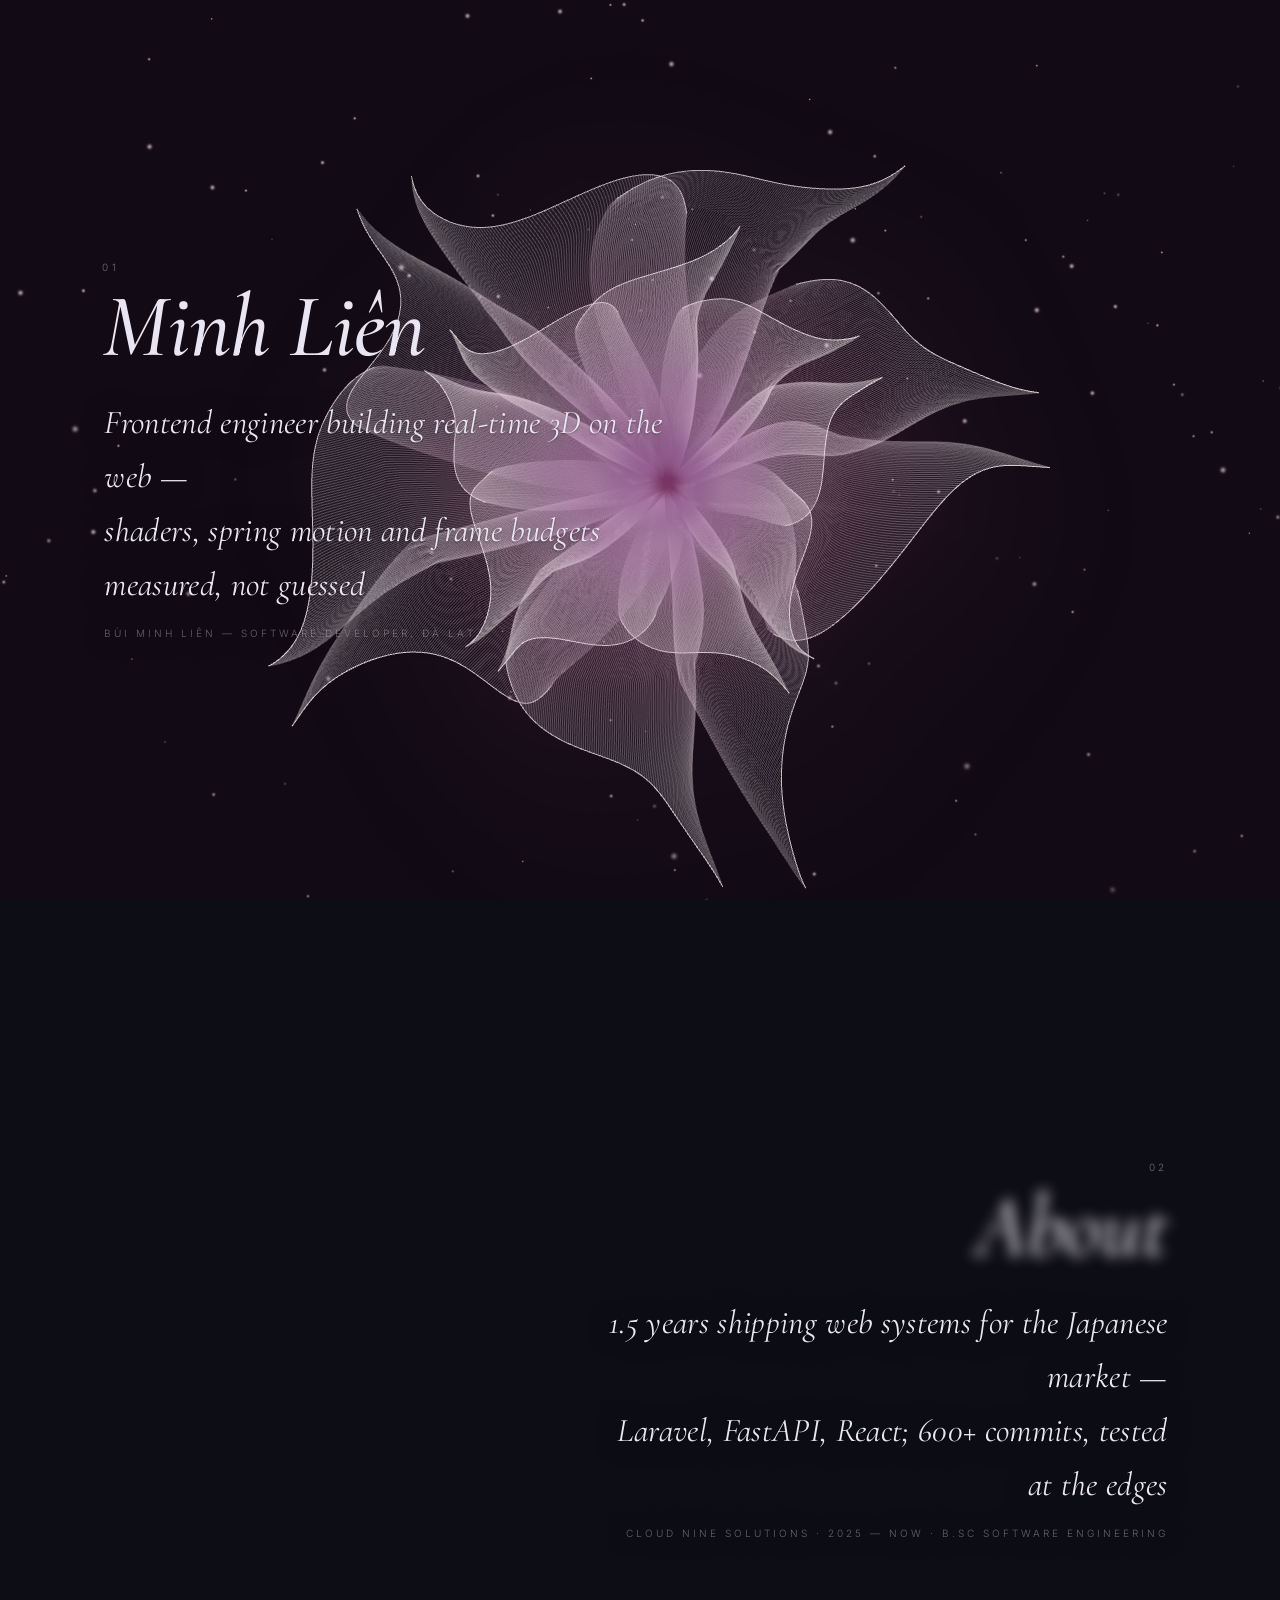
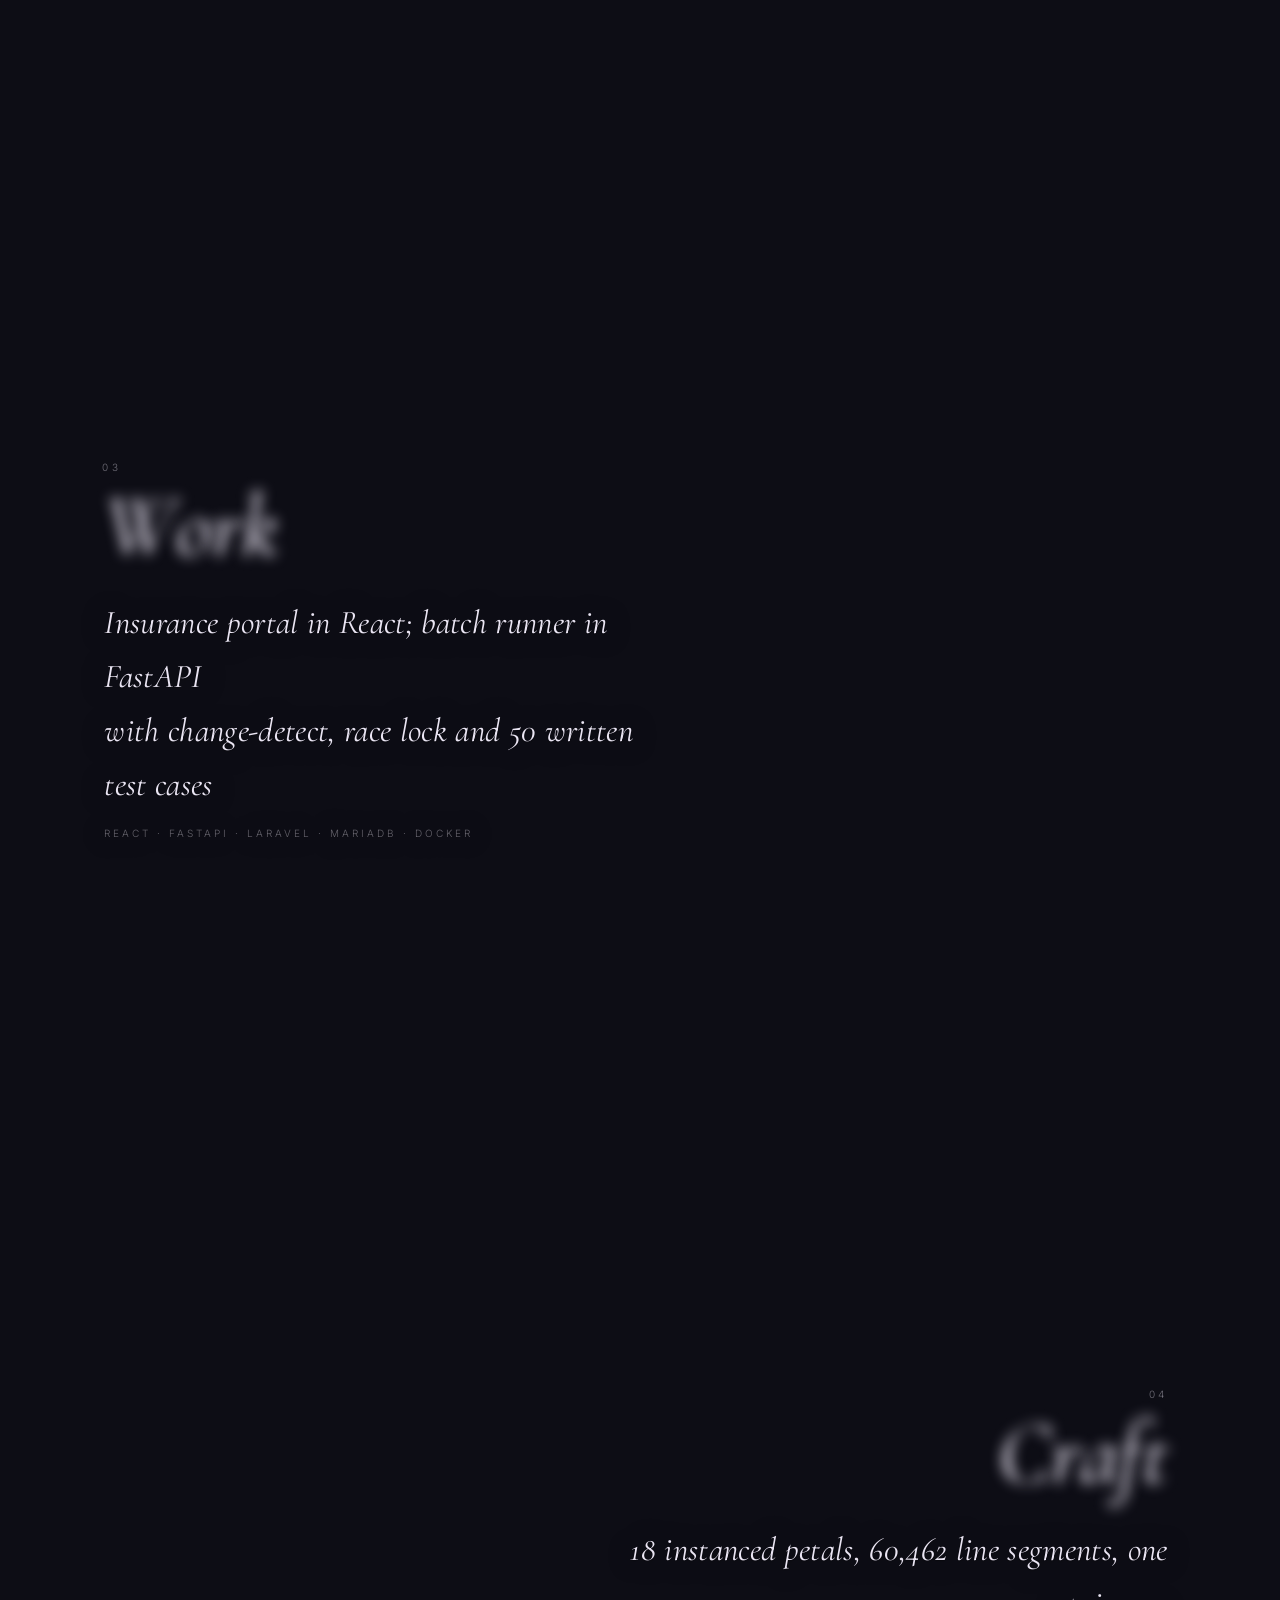
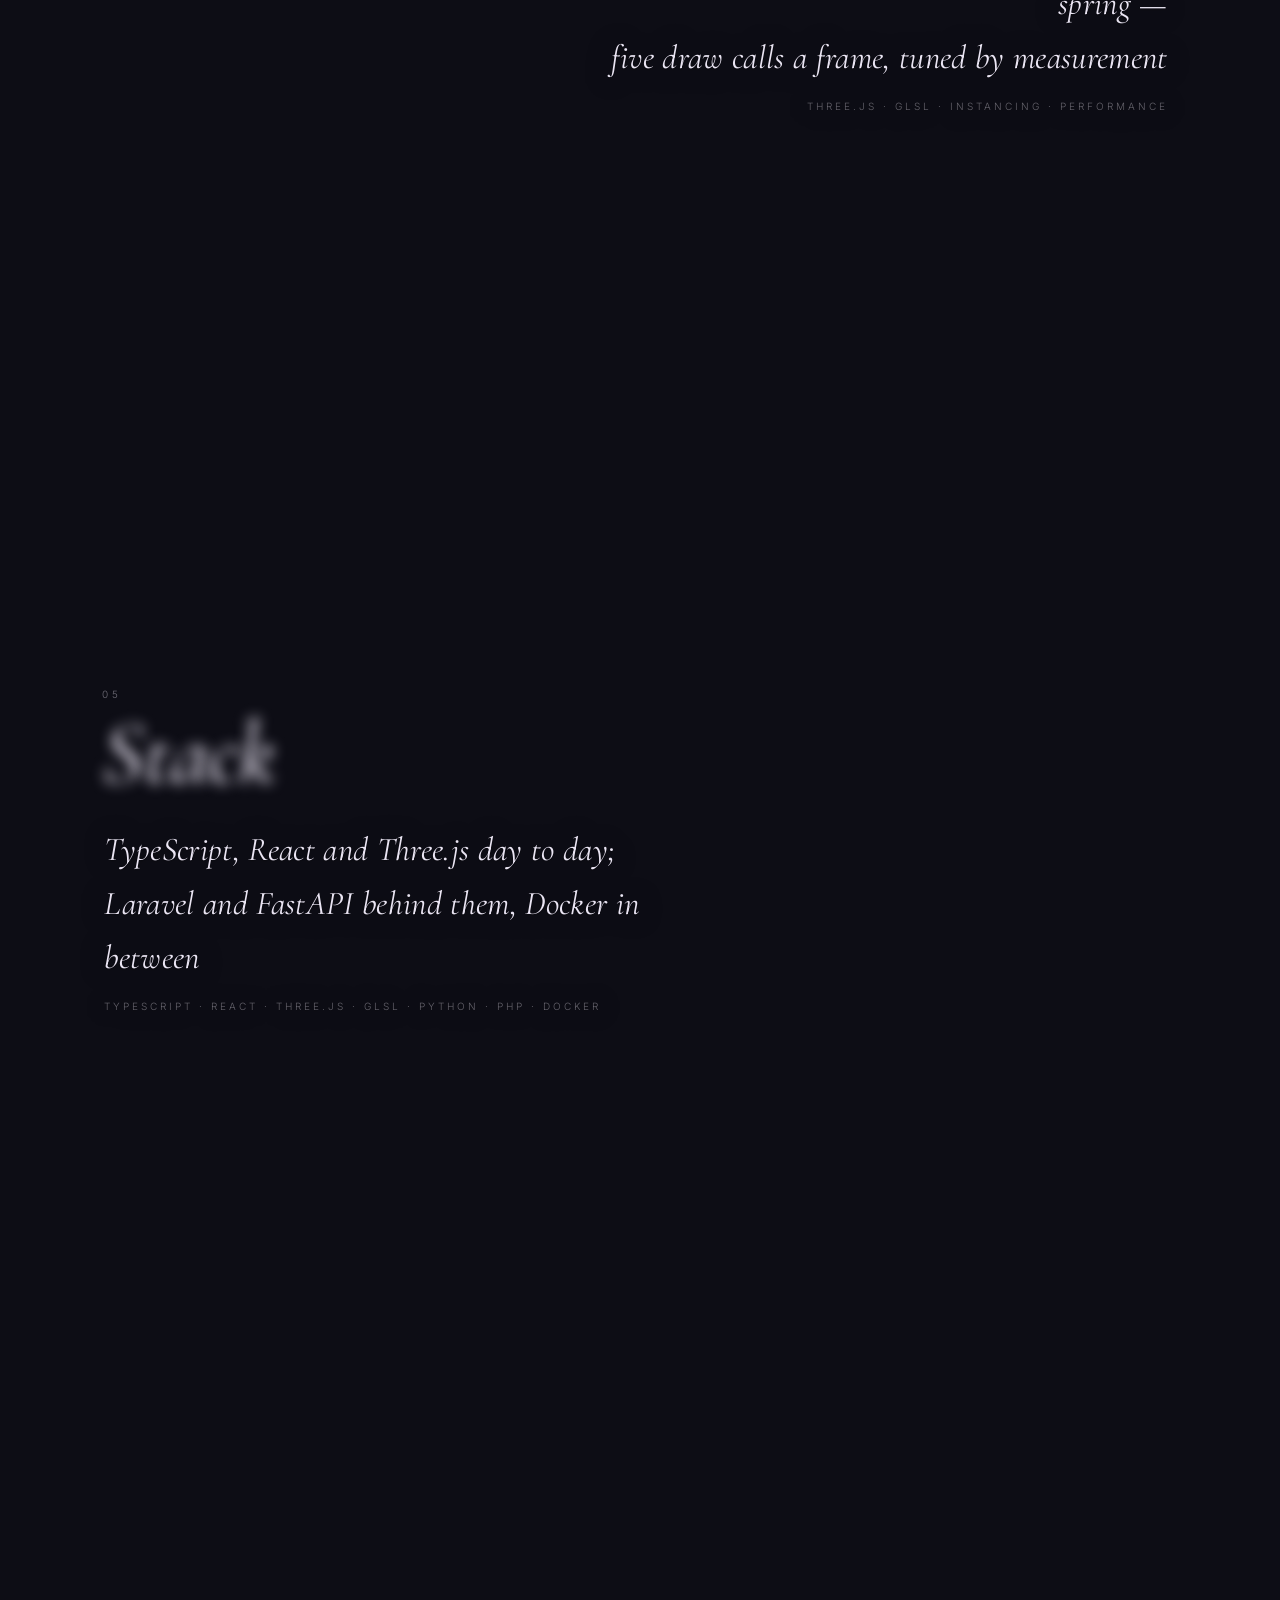
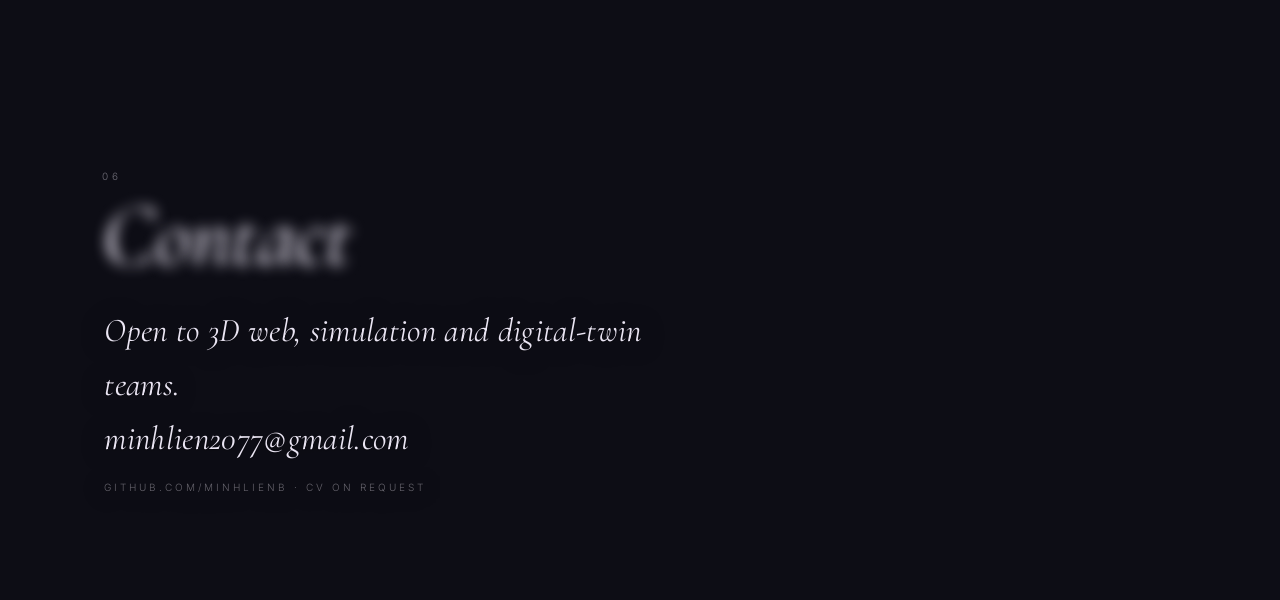
==== index.html @ 1d9e2ade "refactor: minimal split — palette data, caustics and dust into ES modules (no bundler); main.js 1015" ====
<!DOCTYPE html>
<!--
  Minh Liên — 3D web / frontend engineer portfolio.
  Hand-written Three.js r128 + custom vertex/fragment GLSL: 18 instanced petals,
  115,670 triangles, 5 draw calls per frame, all motion driven by scroll.
  Source licence: PolyForm Noncommercial 1.0.0 — commercial use requires permission.
  See LICENSE and THIRD-PARTY-NOTICES.md in the repository.
  Third-party: three.js (MIT) · GSAP + ScrollTrigger (GreenSock Standard License)
               · Lenis (MIT) · Cormorant Garamond + Inter (SIL OFL 1.1).
  Contact: minhlien2077@gmail.com · github.com/minhlienb
-->
<html lang="en">
<head>
  <meta charset="utf-8">
  <meta name="viewport" content="width=device-width,initial-scale=1,viewport-fit=cover">
  <meta name="author" content="Bùi Minh Liên">
  <meta name="description" content="3D web / frontend engineer portfolio — Three.js, custom GLSL, instancing, measured performance.">
  <meta name="license" content="PolyForm Noncommercial 1.0.0">
  <link rel="license" href="LICENSE">
  <title>Minh Liên — 3D Web / Frontend Engineer</title>
  <!-- Preload đúng 2 subset mà màn đầu dùng: loader + headline (Cormorant italic) và micro-label (Inter) -->
  <link rel="preload" as="font" type="font/woff2" crossorigin href="font/Cormorant-Garamond-300-italic-latin.woff2">
  <link rel="preload" as="font" type="font/woff2" crossorigin href="font/Inter-300-normal-latin.woff2">
  <link rel="stylesheet" href="font/fonts.css">
  <link rel="stylesheet" href="styles.css">
</head>
<body>
  <!-- Console signature: visible in DevTools (console + elements). English on purpose. -->
  <script>
    (function () {
      var h = 'font:600 18px/1.5 Georgia,serif;color:#8fb4ff;letter-spacing:.02em';
      var b = 'font:12px/1.7 ui-monospace,SFMono-Regular,Menlo,monospace;color:#9aa7c7';
      console.log('%cFleur — a 3D web study, by Minh Liên', h);
      console.log('%cThree.js r128 · custom GLSL · 18 instanced petals · 5 draw calls per frame · every number measured, not guessed\n'
        + 'Source © 2026 Bùi Minh Liên — PolyForm Noncommercial 1.0.0 · no commercial use without permission\n'
        + 'Third-party: three.js MIT · GSAP + ScrollTrigger GreenSock Standard License · Lenis MIT · fonts SIL OFL 1.1\n'
        + 'minhlien2077@gmail.com · github.com/minhlienb', b);
      console.log('%cInspect the scene: type  flower.getState()  or  flower.stats()', b);
    })();
  </script>
  <!-- Loading: nằm sẵn trong HTML để hiện ngay, không chờ 4 script CDN nối đuôi (~2.6s trên 3G) -->
  <div class="loader" id="loader" role="status" aria-label="Loading">
    <div class="loader-inner">
      <p class="loader-mark">Liên</p>
      <p class="loader-sub">3d web · real-time · simulation</p>
      <div class="loader-bar" aria-hidden="true"><i id="loader-fill"></i></div>
      <div class="loader-meta" aria-hidden="true">
        <span class="loader-pct"><span id="loader-pct">00</span><span class="loader-sym">%</span></span>
        <span class="loader-no">Portfolio — MMXXVI</span>
      </div>
    </div>
  </div>
  <script>
    // Loader tự chạy tiến trình khi main.js chưa tới; main.js báo mốc thật qua window.__load(v).
    (function () {
      // Reload = xem lại từ đầu: intro hoa là màn mở chính, không khôi phục vị trí cuộn cũ
      // (khôi phục giữa trang sẽ lệch pha: chữ đã ở section giữa, hoa vẫn chạy intro P1, màu nhảy theme).
      if ('scrollRestoration' in history) history.scrollRestoration = 'manual';
      scrollTo(0, 0);
      var de = document.documentElement, fill = document.getElementById('loader-fill');
      var pct = document.getElementById('loader-pct');
      de.classList.add('is-loading');
      var block = function (e) { e.preventDefault(); };            // chặn cuộn khi còn loader
      addEventListener('wheel', block, { passive: false });
      addEventListener('touchmove', block, { passive: false });
      window.__loadT0 = performance.now();
      var p = 0, shown = -6, done = false, revealed = false, stopped = false;
      function tick(now) {
        if (stopped) return;
        if (!done) {
          var t = (now - window.__loadT0) / 1000;
          var target = 88 * t / (t + 0.9);                          // bò tới ~88% nếu mạng chậm
          if (target > p) p += (target - p) * 0.06;
        }
        shown += (p - shown) * 0.16;
        if (shown > 99.6) shown = 100;
        fill.style.transform = 'scaleX(' + (shown / 100).toFixed(4) + ')';
        pct.textContent = shown >= 100 ? '100' : ('0' + Math.max(0, Math.floor(shown))).slice(-2);
        requestAnimationFrame(tick);
      }
      requestAnimationFrame(tick);
      window.__load = function (v) { if (v >= 100) done = true; if (v > p) p = v; };
      window.__revealLoader = function (cb) {
        if (revealed) { window.__revealMode = window.__revealMode || (cb ? 'app' : 'fallback'); cb && cb(); return; }
        revealed = true; done = true; stopped = true;              // dừng ngay rAF của loader để không chạm DOM khi kéo rèm
        window.__revealMode = cb ? 'app' : 'fallback';   // 'fallback' = tự mở khi chờ quá lâu; app sẽ chạy intro ngay khi hoa sẵn sàng
        var el = document.getElementById('loader');
        de.classList.remove('is-loading');
        removeEventListener('wheel', block, { passive: false });
        removeEventListener('touchmove', block, { passive: false });
        if (!el) { cb && cb(); return; }
        fill.style.transform = 'scaleX(1)';
        pct.textContent = '100';
        el.classList.add('is-done');
        cb && cb();                                                 // intro hoa chạy cùng lúc curtain mở
        setTimeout(function () { el.remove(); }, 1100);
      };
      // Script lỗi thật (404/mất mạng) -> mở loader sớm để đọc nội dung, không treo
      addEventListener('error', function (e) {
        var t = e.target;
        if (!t || t.tagName !== 'SCRIPT' || revealed || done) return;
        if (/(^|\/)(main|three\.min|gsap\.min|ScrollTrigger\.min|lenis\.min)\.js(\?|$)/.test(t.src || '') ||
            (t.src || '').indexOf('/lib/') !== -1) {
          setTimeout(function () { if (!revealed) window.__revealLoader(); }, 800);
        }
      }, true);
      // Chốt an toàn rất dài: chỉ để không treo vĩnh viễn nếu mạng đứng hẳn.
      // KHÔNG cắt ngang lúc đang tải 800KB (trước đây 9s làm loader tắt sớm).
      setTimeout(function () {
        if (revealed || done) return;
        p = 100;
        setTimeout(function () { window.__revealLoader(); }, 700);
      }, 120000);
    })();
  </script>
  <!-- <div class="orbit" aria-hidden="true"><div class="orbit-spin"><i class="sat"></i></div></div> -->
  <!-- .vignette / .grain đã bỏ — xem Readme.md § "Hiệu ứng đã bỏ" -->
  <!-- <div class="frame" aria-hidden="true"></div> -->
  <div class="daylight" aria-hidden="true"></div>
  <div class="tone a" aria-hidden="true"></div>
  <div class="tone b" aria-hidden="true"></div>
  <div class="sbar" aria-hidden="true"><i></i></div>
  <main>
    <section class="sec">
      <p class="secno">01</p>
      <h2 class="sectitle">Minh Liên</h2>
      <blockquote class="verse">Frontend engineer building real-time 3D on the web —<br>shaders, spring motion and frame budgets measured, not guessed
        <cite>Bùi Minh Liên — Software Developer, Đà Lạt</cite>
      </blockquote>
    </section>
    <section class="sec">
      <p class="secno">02</p>
      <h2 class="sectitle">About</h2>
      <blockquote class="verse">1.5 years shipping web systems for the Japanese market —<br>Laravel, FastAPI, React; 600+ commits, tested at the edges
        <cite>Cloud Nine Solutions · 2025 — now · B.Sc Software Engineering</cite>
      </blockquote>
    </section>
    <section class="sec">
      <p class="secno">03</p>
      <h2 class="sectitle">Work</h2>
      <blockquote class="verse">Insurance portal in React; batch runner in FastAPI<br>with change-detect, race lock and 50 written test cases
        <cite>React · FastAPI · Laravel · MariaDB · Docker</cite>
      </blockquote>
    </section>
    <section class="sec">
      <p class="secno">04</p>
      <h2 class="sectitle">Craft</h2>
      <blockquote class="verse">18 instanced petals, 60,462 line segments, one spring —<br>five draw calls a frame, tuned by measurement
        <cite>Three.js · GLSL · instancing · performance</cite>
      </blockquote>
    </section>
    <section class="sec">
      <p class="secno">05</p>
      <h2 class="sectitle">Stack</h2>
      <blockquote class="verse">TypeScript, React and Three.js day to day;<br>Laravel and FastAPI behind them, Docker in between
        <cite>TypeScript · React · Three.js · GLSL · Python · PHP · Docker</cite>
      </blockquote>
    </section>
    <section class="sec">
      <p class="secno">06</p>
      <h2 class="sectitle">Contact</h2>
      <blockquote class="verse">Open to 3D web, simulation and digital-twin teams.<br>minhlien2077@gmail.com
        <cite>github.com/minhlienb · CV on request</cite>
      </blockquote>
    </section>
  </main>
  <!-- <header class="ui">
    <div class="eyebrow">Étude — Nº 03</div>
    <div class="year">MMXXVI</div>
    <h1 class="headline">Fleur<span class="sub">hoa chìm trong nước</span></h1>
    <div class="pageno"><span id="pno">01</span>&thinsp;—&thinsp;04</div>
    <div class="hint">Cuộn để chìm xuống</div>
  </header> -->

  <script src="lib/three.min.js"></script>
  <script src="lib/gsap.min.js"></script>
  <script src="lib/ScrollTrigger.min.js"></script>
  <script src="lib/lenis.min.js"></script>
  <script type="module" src="main.js"></script>
</body>
</html>
---- font/fonts.css ----
/* Self-hosted Google Fonts - Cormorant Garamond + Inter (variable: latin / latin-ext / vietnamese) */
@font-face {
  font-family: 'Cormorant Garamond';
  font-style: italic;
  font-weight: 300 500;
  font-display: swap;
  src: url('Cormorant-Garamond-300-italic-vietnamese.woff2') format('woff2');
  unicode-range: U+0102-0103, U+0110-0111, U+0128-0129, U+0168-0169, U+01A0-01A1, U+01AF-01B0, U+0300-0301, U+0303-0304, U+0308-0309, U+0323, U+0329, U+1EA0-1EF9, U+20AB;
}

@font-face {
  font-family: 'Cormorant Garamond';
  font-style: italic;
  font-weight: 300 500;
  font-display: swap;
  src: url('Cormorant-Garamond-300-italic-latin-ext.woff2') format('woff2');
  unicode-range: U+0100-02BA, U+02BD-02C5, U+02C7-02CC, U+02CE-02D7, U+02DD-02FF, U+0304, U+0308, U+0329, U+1D00-1DBF, U+1E00-1E9F, U+1EF2-1EFF, U+2020, U+20A0-20AB, U+20AD-20C4, U+2113, U+2C60-2C7F, U+A720-A7FF;
}

@font-face {
  font-family: 'Cormorant Garamond';
  font-style: italic;
  font-weight: 300 500;
  font-display: swap;
  src: url('Cormorant-Garamond-300-italic-latin.woff2') format('woff2');
  unicode-range: U+0000-00FF, U+0131, U+0152-0153, U+02BB-02BC, U+02C6, U+02DA, U+02DC, U+0304, U+0308, U+0329, U+2000-206F, U+20AC, U+2122, U+2191, U+2193, U+2212, U+2215, U+FEFF, U+FFFD;
}

@font-face {
  font-family: 'Cormorant Garamond';
  font-style: normal;
  font-weight: 300 500;
  font-display: swap;
  src: url('Cormorant-Garamond-300-normal-vietnamese.woff2') format('woff2');
  unicode-range: U+0102-0103, U+0110-0111, U+0128-0129, U+0168-0169, U+01A0-01A1, U+01AF-01B0, U+0300-0301, U+0303-0304, U+0308-0309, U+0323, U+0329, U+1EA0-1EF9, U+20AB;
}

@font-face {
  font-family: 'Cormorant Garamond';
  font-style: normal;
  font-weight: 300 500;
  font-display: swap;
  src: url('Cormorant-Garamond-300-normal-latin-ext.woff2') format('woff2');
  unicode-range: U+0100-02BA, U+02BD-02C5, U+02C7-02CC, U+02CE-02D7, U+02DD-02FF, U+0304, U+0308, U+0329, U+1D00-1DBF, U+1E00-1E9F, U+1EF2-1EFF, U+2020, U+20A0-20AB, U+20AD-20C4, U+2113, U+2C60-2C7F, U+A720-A7FF;
}

@font-face {
  font-family: 'Cormorant Garamond';
  font-style: normal;
  font-weight: 300 500;
  font-display: swap;
  src: url('Cormorant-Garamond-300-normal-latin.woff2') format('woff2');
  unicode-range: U+0000-00FF, U+0131, U+0152-0153, U+02BB-02BC, U+02C6, U+02DA, U+02DC, U+0304, U+0308, U+0329, U+2000-206F, U+20AC, U+2122, U+2191, U+2193, U+2212, U+2215, U+FEFF, U+FFFD;
}

@font-face {
  font-family: 'Inter';
  font-style: normal;
  font-weight: 300 400;
  font-display: swap;
  src: url('Inter-300-normal-vietnamese.woff2') format('woff2');
  unicode-range: U+0102-0103, U+0110-0111, U+0128-0129, U+0168-0169, U+01A0-01A1, U+01AF-01B0, U+0300-0301, U+0303-0304, U+0308-0309, U+0323, U+0329, U+1EA0-1EF9, U+20AB;
}

@font-face {
  font-family: 'Inter';
  font-style: normal;
  font-weight: 300 400;
  font-display: swap;
  src: url('Inter-300-normal-latin-ext.woff2') format('woff2');
  unicode-range: U+0100-02BA, U+02BD-02C5, U+02C7-02CC, U+02CE-02D7, U+02DD-02FF, U+0304, U+0308, U+0329, U+1D00-1DBF, U+1E00-1E9F, U+1EF2-1EFF, U+2020, U+20A0-20AB, U+20AD-20C4, U+2113, U+2C60-2C7F, U+A720-A7FF;
}

@font-face {
  font-family: 'Inter';
  font-style: normal;
  font-weight: 300 400;
  font-display: swap;
  src: url('Inter-300-normal-latin.woff2') format('woff2');
  unicode-range: U+0000-00FF, U+0131, U+0152-0153, U+02BB-02BC, U+02C6, U+02DA, U+02DC, U+0304, U+0308, U+0329, U+2000-206F, U+20AC, U+2122, U+2191, U+2193, U+2212, U+2215, U+FEFF, U+FFFD;
}
---- styles.css ----
:root{ --ink:#eae5f3; --hair:rgba(234,229,243,.16);
  /* Font hệ thống đã tuyển cho loader: cold cache vẫn ra serif cổ điển thay vì Times mặc định.
     Iowan (macOS) · Palatino Linotype (Windows) · Palatino/P052 (Linux) · Georgia (fallback rộng) */
  --sys-serif:'Iowan Old Style','Palatino Linotype',Palatino,'Book Antiqua',Baskerville,'Hoefler Text',Georgia,'Times New Roman',serif;
  --sys-sans:system-ui,-apple-system,'Segoe UI',Roboto,'Helvetica Neue',Arial,sans-serif; }
*{box-sizing:border-box}
html,body{margin:0;background:#0d0d15}
html{scrollbar-gutter:stable;-webkit-text-size-adjust:100%;text-size-adjust:100%}   /* giữ chỗ scrollbar từ đầu: reveal không reflow toàn trang (nguồn stutter trên màn 2x) */
body{color:var(--ink);font-family:Inter,system-ui,sans-serif;-webkit-font-smoothing:antialiased;
  -webkit-tap-highlight-color:transparent}
::selection{background:rgba(122,90,248,.35)}

/* ---------- Loading (agency-style): chữ + hairline + %, curtain trượt lên ---------- */
html.is-loading{overflow:hidden}   /* chỉ khoá cuộn, không đổi scrollHeight -> ScrollTrigger đo đúng */
.loader{position:fixed;inset:0;z-index:9;display:grid;place-items:center;background:#0d0d15;
  transition:transform .8s cubic-bezier(.76,0,.24,1);will-change:transform}
.loader.is-done{transform:translateY(-100%)}
.loader-inner{display:grid;justify-items:center;gap:16px;padding:24px;text-align:center;
  transition:opacity .4s ease,transform .7s cubic-bezier(.76,0,.24,1)}
.loader.is-done .loader-inner{opacity:0;transform:translateY(-18px)}
.loader-mark{margin:0;font-family:'Cormorant Garamond',var(--sys-serif);font-style:italic;font-weight:400;
  font-size:clamp(72px,12vw,168px);line-height:.9;letter-spacing:-.025em;color:var(--ink)}
.loader-sub{margin:-2px 0 0;font:300 10px/1 Inter,var(--sys-sans);letter-spacing:.42em;
  text-transform:lowercase;color:color-mix(in srgb,var(--ink) 46%,transparent)}
.loader-bar{position:relative;width:min(220px,44vw);height:1px;margin-top:10px;
  background:rgba(234,229,243,.16);overflow:hidden}
.loader-bar i{position:absolute;inset:0;display:block;transform-origin:0 50%;transform:scaleX(0);
  background:var(--ink);will-change:transform}
.loader-meta{display:flex;align-items:baseline;gap:16px;width:min(320px,62vw);
  color:color-mix(in srgb,var(--ink) 46%,transparent)}
.loader-pct{font-family:'Cormorant Garamond',var(--sys-serif);font-style:italic;font-weight:400;
  font-size:clamp(28px,3.2vw,44px);line-height:1;letter-spacing:.01em;font-variant-numeric:tabular-nums;
  color:var(--ink)}
.loader-sym{font-style:normal;font-size:.62em;margin-left:.06em;letter-spacing:.02em;opacity:.8}
.loader-no{margin-left:auto;font:300 9px/1 Inter,var(--sys-sans);letter-spacing:.3em;text-transform:uppercase}
canvas{position:fixed;inset:0;display:block;z-index:1;opacity:1;transition:opacity .5s ease}   /* canvas TRÊN .daylight — nền trắng ở dưới, hoa không bị che */
/* Sections: cuộn bình thường (không pin) — canvas fixed phía sau, chữ trôi qua */
/* Đổi màu chữ khi nền lật sáng: transition để không nhảy màu đột ngột (JS chỉ set --ink một lần) */
.secno,.sectitle,.verse,.verse cite{transition:color .7s cubic-bezier(.4,0,.2,1)}
.sec{min-height:100vh;min-height:100svh;position:relative;z-index:4;display:grid;align-content:center;
  padding:0 max(56px,8vw) 0;gap:10px}
.secno{margin:0;font:300 10px/1 Inter,system-ui,sans-serif;letter-spacing:.34em;
  color:color-mix(in srgb,var(--ink) 46%,transparent)}
.sectitle{margin:0;font-family:'Cormorant Garamond',Georgia,serif;font-style:italic;font-weight:500;
  font-size:clamp(44px,7vw,96px);line-height:1;letter-spacing:-.01em;color:var(--ink)}
.sectext{margin:0 0 0 2px;max-width:42ch;font:300 14px/1.7 Inter,system-ui,sans-serif;
  color:color-mix(in srgb,var(--ink) 66%,transparent)}
/* Verse: câu thơ thật mỗi section — chữ Cormorant nghiêng, mờ dần trôi lên khi section vào/ra khung nhìn */
.verse{margin:14px 0 0 2px;max-width:38ch;color:var(--ink);text-shadow:0 1px 24px rgba(0,0,0,.55),0 1px 2px rgba(0,0,0,.35);
  font-family:'Cormorant Garamond',Georgia,serif;font-style:italic;font-weight:400;
  font-size:clamp(22px,2.6vw,34px);line-height:1.62;letter-spacing:.01em}
.verse cite{display:block;margin-top:16px;font:300 10px/1 Inter,system-ui,sans-serif;letter-spacing:.3em;
  font-style:normal;text-transform:uppercase;color:color-mix(in srgb,var(--ink) 40%,transparent)}
.verse{opacity:0;transform:translateY(22px);
  transition:opacity 1.5s ease .25s,transform 1.5s cubic-bezier(.16,.8,.24,1) .25s,color .7s cubic-bezier(.4,0,.2,1)}
.sec.vin .verse{opacity:1;transform:none}
/* Chữ "mọc" theo ký tự: nhoè -> rõ, trôi nhẹ như bọt nước (stagger delay đặt inline trong main.js) */
.sectitle .ch{display:inline-block;opacity:0;transform:translateY(.3em) rotate(4deg);filter:blur(7px);
  transition:opacity 1.1s ease,transform 1.1s cubic-bezier(.22,.9,.26,1),filter 1.1s ease,color .7s cubic-bezier(.4,0,.2,1);will-change:filter,transform}
.sec.vin .sectitle .ch{opacity:1;transform:none;filter:blur(0)}

/* ---------- html.lean: zoom trình duyệt lớn (dpr>=3) hoặc màn hẹp ----------
   Khi zoom 500%, 1 glyph tiêu đề = ~440 device px nên `filter: blur(7px)` thành ~70px blur phải raster lại
   cho từng ký tự mỗi lần section đổi trạng thái; `text-shadow 24px` cũng nhân 10. Ở chế độ này bỏ blur/shadow,
   giữ nguyên hiệu ứng opacity + translate (rẻ, compositor lo) để scroll và transition không tụt fps. */
html.lean .sectitle .ch{filter:none;will-change:auto}
html.lean .sec.vin .sectitle .ch{filter:none}
html.lean .verse{text-shadow:0 1px 2px rgba(0,0,0,.45)}
/* Lật trắng (section 4 -> section 5): nền trắng DƯỚI canvas (z-index 0 < canvas 1) — chỉ đổi màu bg, hoa vẫn nguyên */
.daylight{position:fixed;inset:0;z-index:0;pointer-events:none;background:#f5f4f0;opacity:0}
/* Sắc nền theo section: 2 lớp cross-fade, chỉ đổi opacity -> compositor lo, không repaint mỗi frame */
.tone{position:fixed;inset:0;z-index:0;pointer-events:none;opacity:0}
/* Gợn caustics giờ là QUAD SHADER trong WebGL (rẻ hơn hạt & CSS): alpha theo dayBlend, xem main.js */
/* Lenis smooth scroll */
html.lenis,html.lenis body{height:auto}
.lenis.lenis-smooth{scroll-behavior:auto!important}
.sec:nth-child(even){justify-items:end;text-align:right}
.sec:nth-child(even) .sectext{margin:2px 2px 0 0}#scroll{height:0}
/* Section cuối: chữ neo đáy + căn trái (như ảnh tham chiếu) — đặt SAU quy tắc even và specificity cao hơn */
main > .sec:last-child{align-content:end;justify-items:start;text-align:left;
  padding-bottom:clamp(48px,12vh,140px)}
main > .sec:last-child .verse{margin-left:2px}

/* Khung viền in: hai đường hairline lồng nhau, như bìa sách cao cấp */
.frame{position:fixed;inset:26px;border:1px solid var(--hair);pointer-events:none;z-index:3}
.frame::after{content:'';position:absolute;inset:6px;border:1px solid rgba(234,229,243,.05)}

/* Vòng quỹ đạo chậm: ellipse hairline + vệ tinh nhỏ, 150s/vòng */
.orbit{position:fixed;left:50%;top:50%;width:min(88vmin,780px);aspect-ratio:1;
  transform:translate(-50%,-50%) rotate(-11deg) scaleY(.8);pointer-events:none;z-index:1}
.orbit::before{content:'';position:absolute;inset:0;border:1px solid rgba(234,229,243,.10);border-radius:50%}
.orbit::after{content:'';position:absolute;inset:9%;border:1px solid rgba(234,229,243,.05);border-radius:50%}
.orbit-spin{position:absolute;inset:0;animation:spin 150s linear infinite}
.sat{position:absolute;left:50%;top:-3px;width:5px;height:5px;border-radius:50%;background:var(--ink);opacity:.8;
  transform:scaleY(1.25);box-shadow:0 0 14px 2px rgba(234,229,243,.30)}
@keyframes spin{to{transform:rotate(360deg)}}

/* Lớp chữ: micro-label giãn chữ, headline serif nghiêng lớn */
.ui{position:fixed;inset:0;pointer-events:none;z-index:4}
.eyebrow{position:fixed;top:54px;left:58px;font:300 10px/1 Inter,system-ui,sans-serif;
  letter-spacing:.38em;text-transform:uppercase;color:color-mix(in srgb,var(--ink) 66%,transparent)}
.eyebrow::before{content:'';display:inline-block;width:34px;height:1px;background:currentColor;opacity:.55;
  vertical-align:middle;margin-right:14px}
.year{position:fixed;top:54px;right:58px;font:300 10px/1 Inter,system-ui,sans-serif;
  letter-spacing:.38em;text-transform:uppercase;color:color-mix(in srgb,var(--ink) 66%,transparent)}
.headline{position:fixed;left:56px;bottom:15vh;margin:0;font-family:'Cormorant Garamond',Georgia,serif;
  font-weight:500;font-style:italic;font-size:clamp(72px,13vw,164px);line-height:.92;letter-spacing:-.015em;color:var(--ink)}
.headline .sub{display:block;margin-top:14px;font-family:'Cormorant Garamond',Georgia,serif;font-style:italic;
  font-weight:300;font-size:clamp(15px,1.6vw,20px);letter-spacing:.22em;text-transform:lowercase;
  color:color-mix(in srgb,var(--ink) 72%,transparent)}
.hint{position:fixed;left:50%;bottom:40px;transform:translateX(-50%);font:300 10px/1 Inter,system-ui,sans-serif;
  letter-spacing:.34em;text-transform:uppercase;color:color-mix(in srgb,var(--ink) 60%,transparent);
  animation:breathe 3.4s ease-in-out infinite;pointer-events:none}
@keyframes breathe{0%,100%{opacity:.45}50%{opacity:.95}}
.pageno{position:fixed;right:58px;bottom:40px;font:300 10px/1 Inter,system-ui,sans-serif;
  letter-spacing:.3em;color:color-mix(in srgb,var(--ink) 60%,transparent);font-variant-numeric:tabular-nums}

/* Đã bỏ .vignette và .grain: 2 layer phủ full-screen, ~0.85 ms/frame task (≈20%),
   trong khi ở cường độ cũ gần như không nhìn thấy. Xem Readme.md § "Hiệu ứng đã bỏ". */

/* ---------- Scrollbar tuỳ biến: hairline theo --ink (desktop) ---------- */
/* Vì --ink đổi theo bảng màu và lật sang mực tối ở sec5, thanh cuộn tự đổi màu theo. */
html{scrollbar-width:thin;scrollbar-color:color-mix(in srgb,var(--ink) 26%,transparent) transparent}
html::-webkit-scrollbar{width:12px;height:12px;background:var(--bg0,#0d0d16)}
html::-webkit-scrollbar-track{background:transparent}
html::-webkit-scrollbar-thumb{background:color-mix(in srgb,var(--ink) 24%,transparent);
  border:5px solid transparent;border-radius:999px;background-clip:content-box;transition:background .3s ease}
html::-webkit-scrollbar-thumb:hover{background:color-mix(in srgb,var(--ink) 46%,transparent);background-clip:content-box}
html::-webkit-scrollbar-thumb:active{background:color-mix(in srgb,var(--ink) 62%,transparent);background-clip:content-box}
html::-webkit-scrollbar-corner{background:transparent}

/* ---------- Scrollbar dựng tay cho mobile ----------
   Chrome Android / iOS dùng overlay scrollbar nên ::-webkit-scrollbar bị bỏ qua -> tự vẽ thumb.
   Vị trí do CSS scroll-driven animation lo (0 JS/frame); JS chỉ đặt --sbh (tỉ lệ khung nhìn) khi resize. */
.sbar{display:none}
@supports (animation-timeline: scroll()) {
  @media (pointer:coarse), (max-width:640px){
    /* Tắt scrollbar NATIVE ở đúng nơi vẽ thanh tay — trước đây vẽ thêm .sbar mà vẫn để native
       -> trên cửa sổ hẹp (pointer:fine) thấy 2 thanh chồng nhau (scrollbar artifact). */
    html{scrollbar-width:none}
    html::-webkit-scrollbar{width:0;height:0;display:none}
    .sbar{display:block;position:fixed;top:0;right:2px;width:3px;height:100%;z-index:6;pointer-events:none}
    .sbar i{position:absolute;left:0;width:100%;height:var(--sbh,16svh);border-radius:999px;
      background:color-mix(in srgb,var(--ink) 34%,transparent);
      animation:sbar-move linear both;animation-timeline:scroll(root block)}
    @keyframes sbar-move{from{transform:translateY(0)}to{transform:translateY(calc(100svh - var(--sbh,16svh)))}}
  }
}
@media (max-width:640px){
  /* Mobile: chừa lề an toàn cho tai thỏ, bớt padding ngang để câu thơ không gãy vụn */
  .sec{min-height:100vh;min-height:100svh;
    padding:0 max(24px,env(safe-area-inset-right)) 0 max(24px,env(safe-area-inset-left));gap:12px}
  .secno{font-size:9px;letter-spacing:.3em}
  .sectitle{font-size:clamp(38px,11vw,56px)}
  .verse{font-size:clamp(19px,5.4vw,24px);line-height:1.68;max-width:100%}
  .verse cite{margin-top:14px;font-size:9px;letter-spacing:.24em}
  .frame{inset:16px}
  .eyebrow{top:34px;left:34px}
  .year{display:none}
  .headline{left:30px;bottom:18vh}
  .pageno{right:max(24px,env(safe-area-inset-right))}
  /* Section 01 trên mobile: text bắt đầu ở top 25%, nhường nửa dưới cho hoa ở góc phải */
  .sec:first-child{align-content:start;
    padding-top:max(25svh,calc(env(safe-area-inset-top) + 26px))}
}
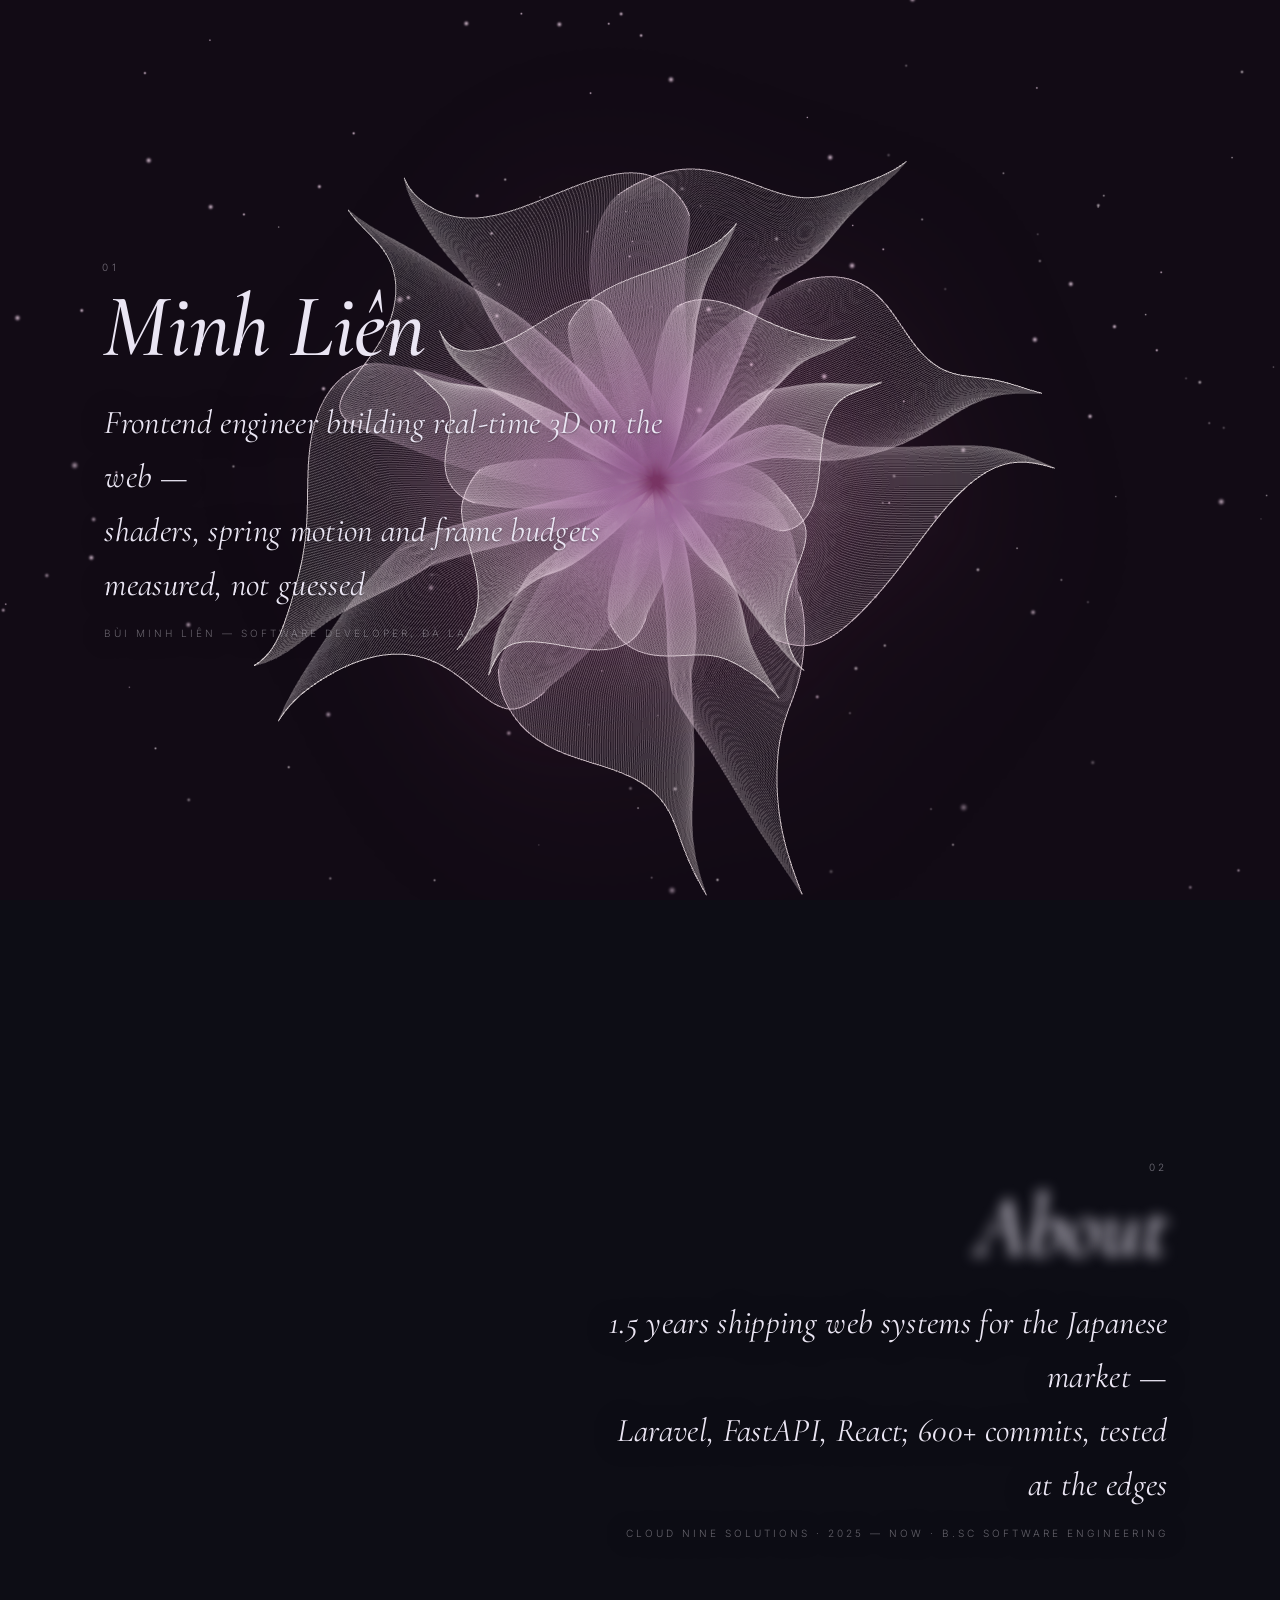
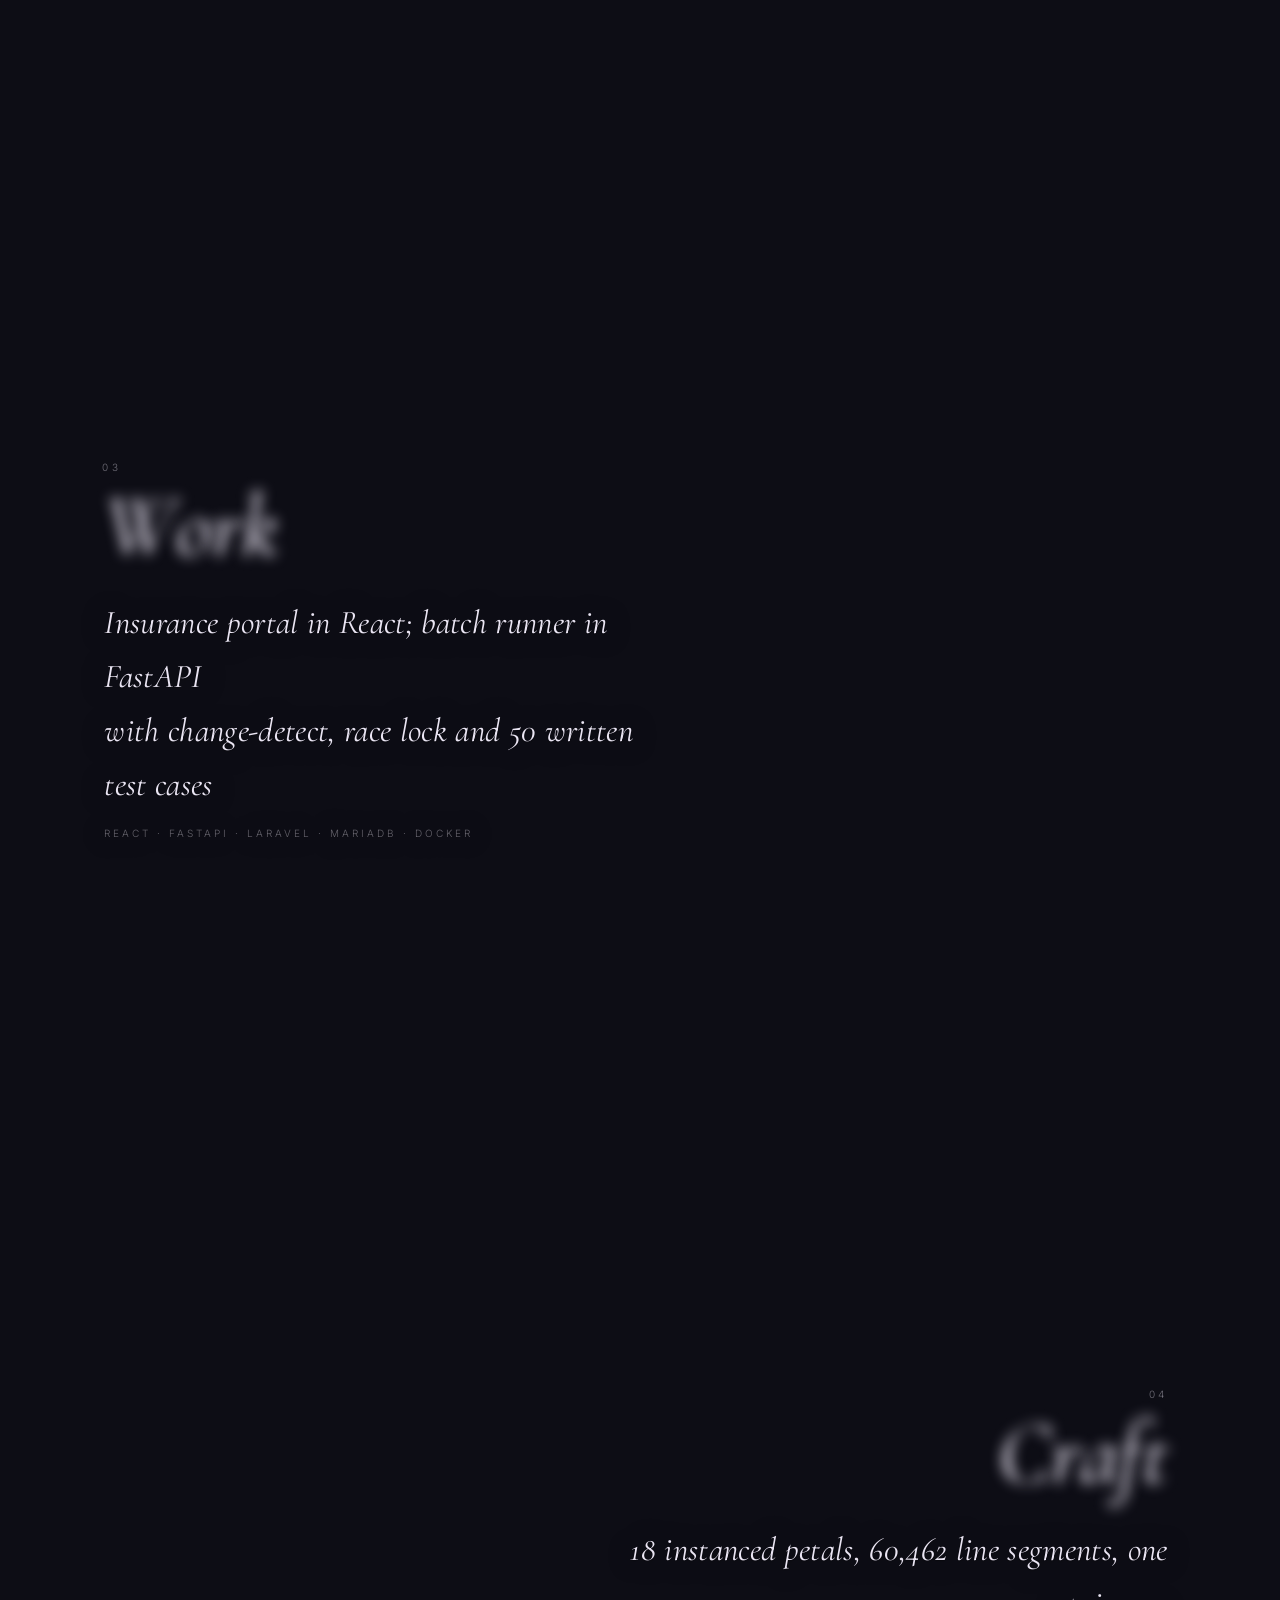
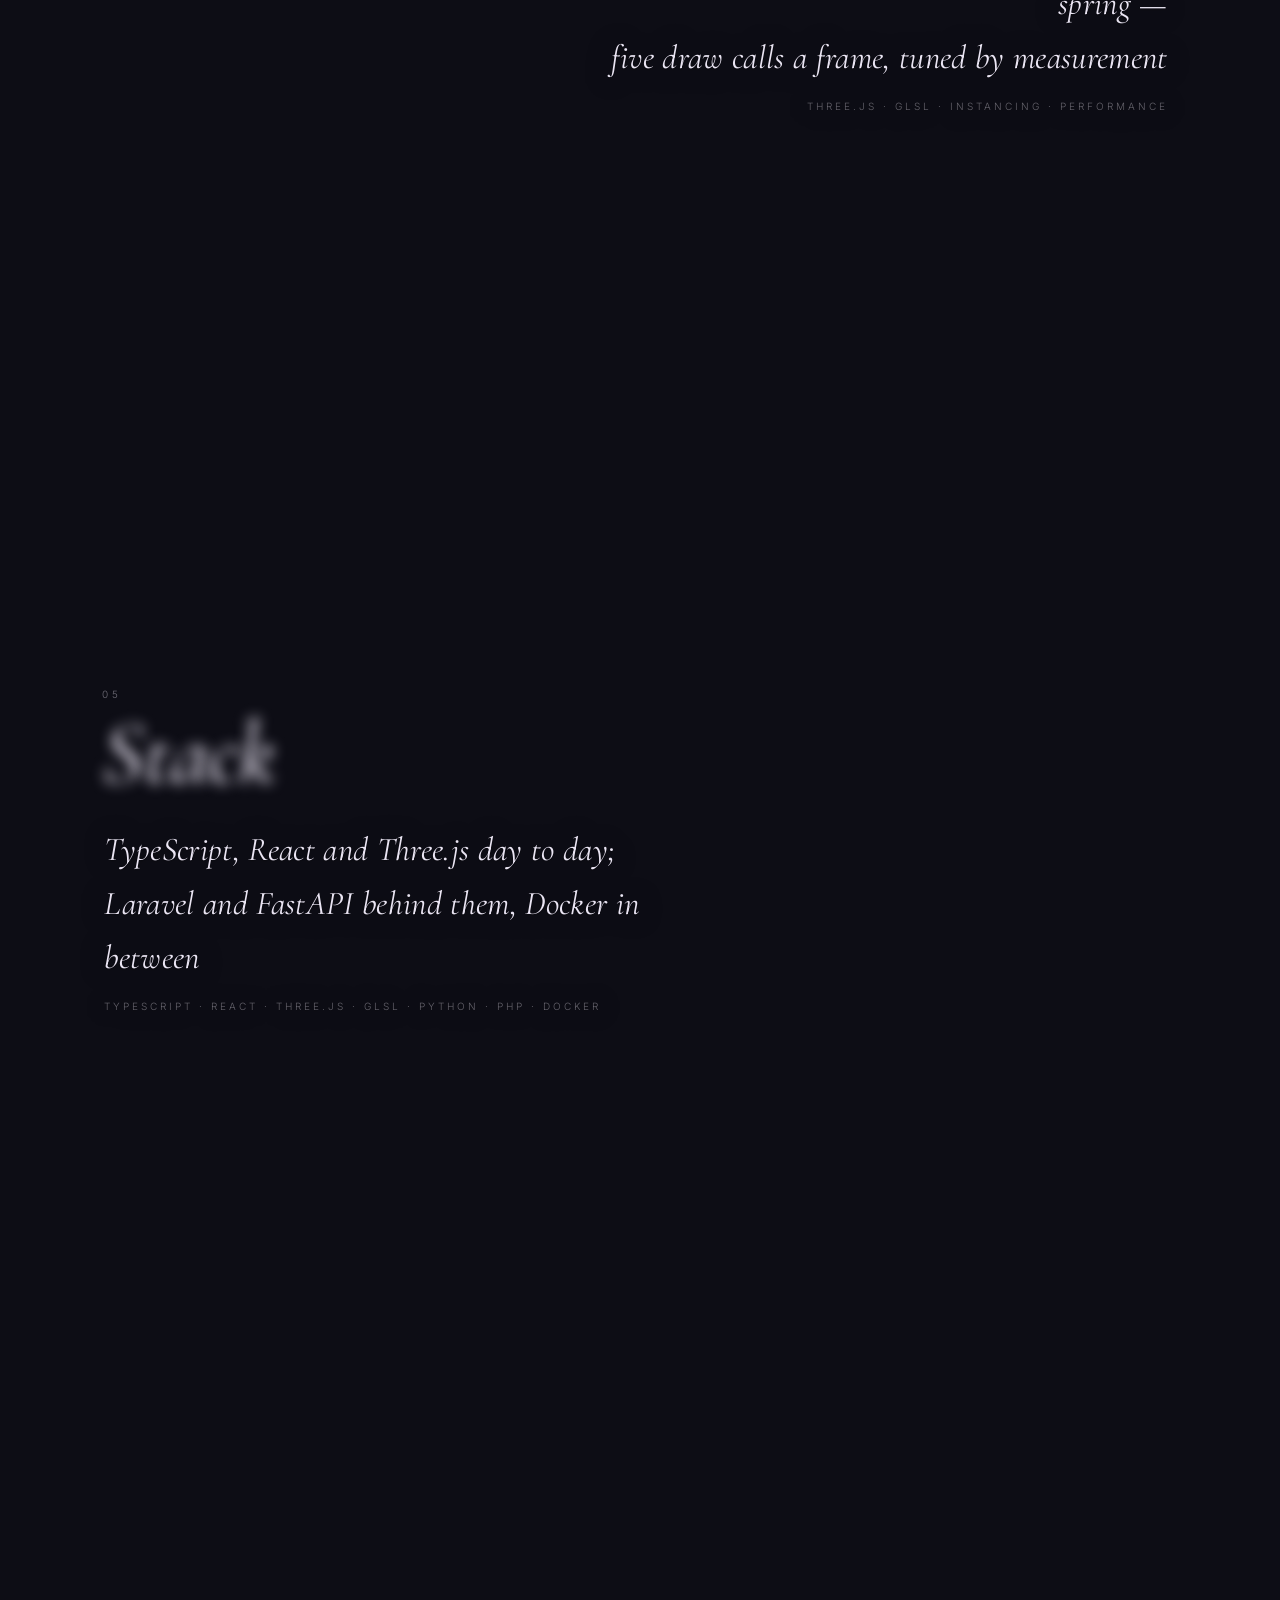
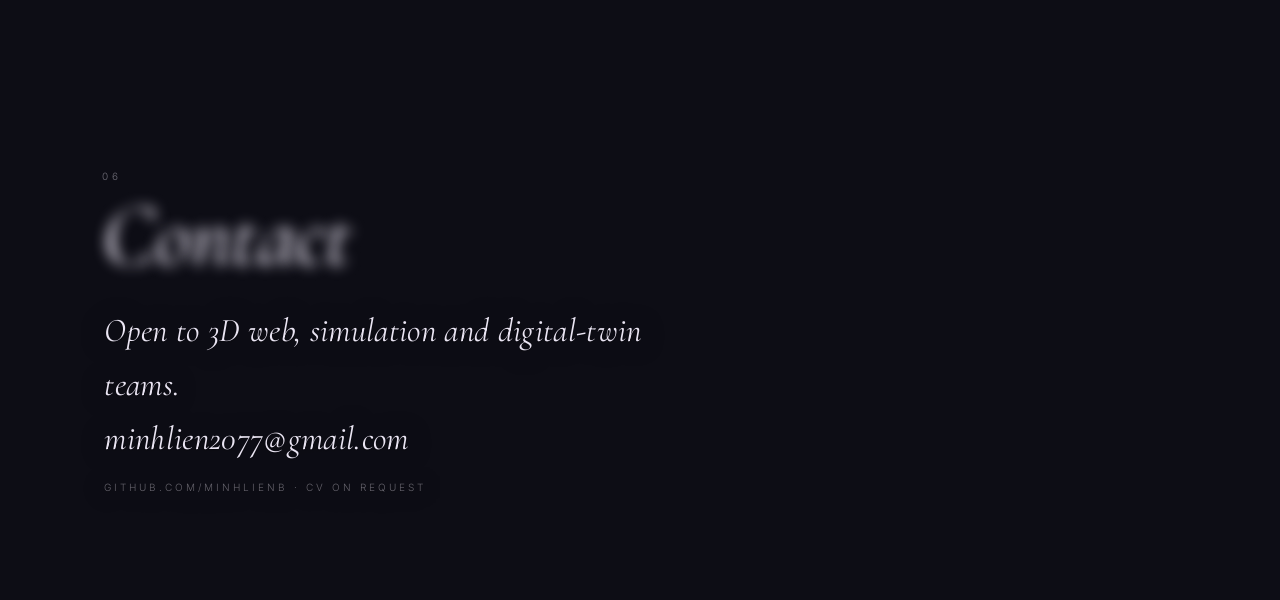
==== commit 32877f57: "docs: drop the hand-written wording — claim accuracy over style" ====
--- a/index.html
+++ b/index.html
@@ -1,7 +1,7 @@
 <!DOCTYPE html>
 <!--
   Minh Liên — 3D web / frontend engineer portfolio.
-  Hand-written Three.js r128 + custom vertex/fragment GLSL: 18 instanced petals,
+  Three.js r128 + custom vertex/fragment GLSL: 18 instanced petals,
   115,670 triangles, 5 draw calls per frame, all motion driven by scroll.
   Source licence: PolyForm Noncommercial 1.0.0 — commercial use requires permission.
   See LICENSE and THIRD-PARTY-NOTICES.md in the repository.
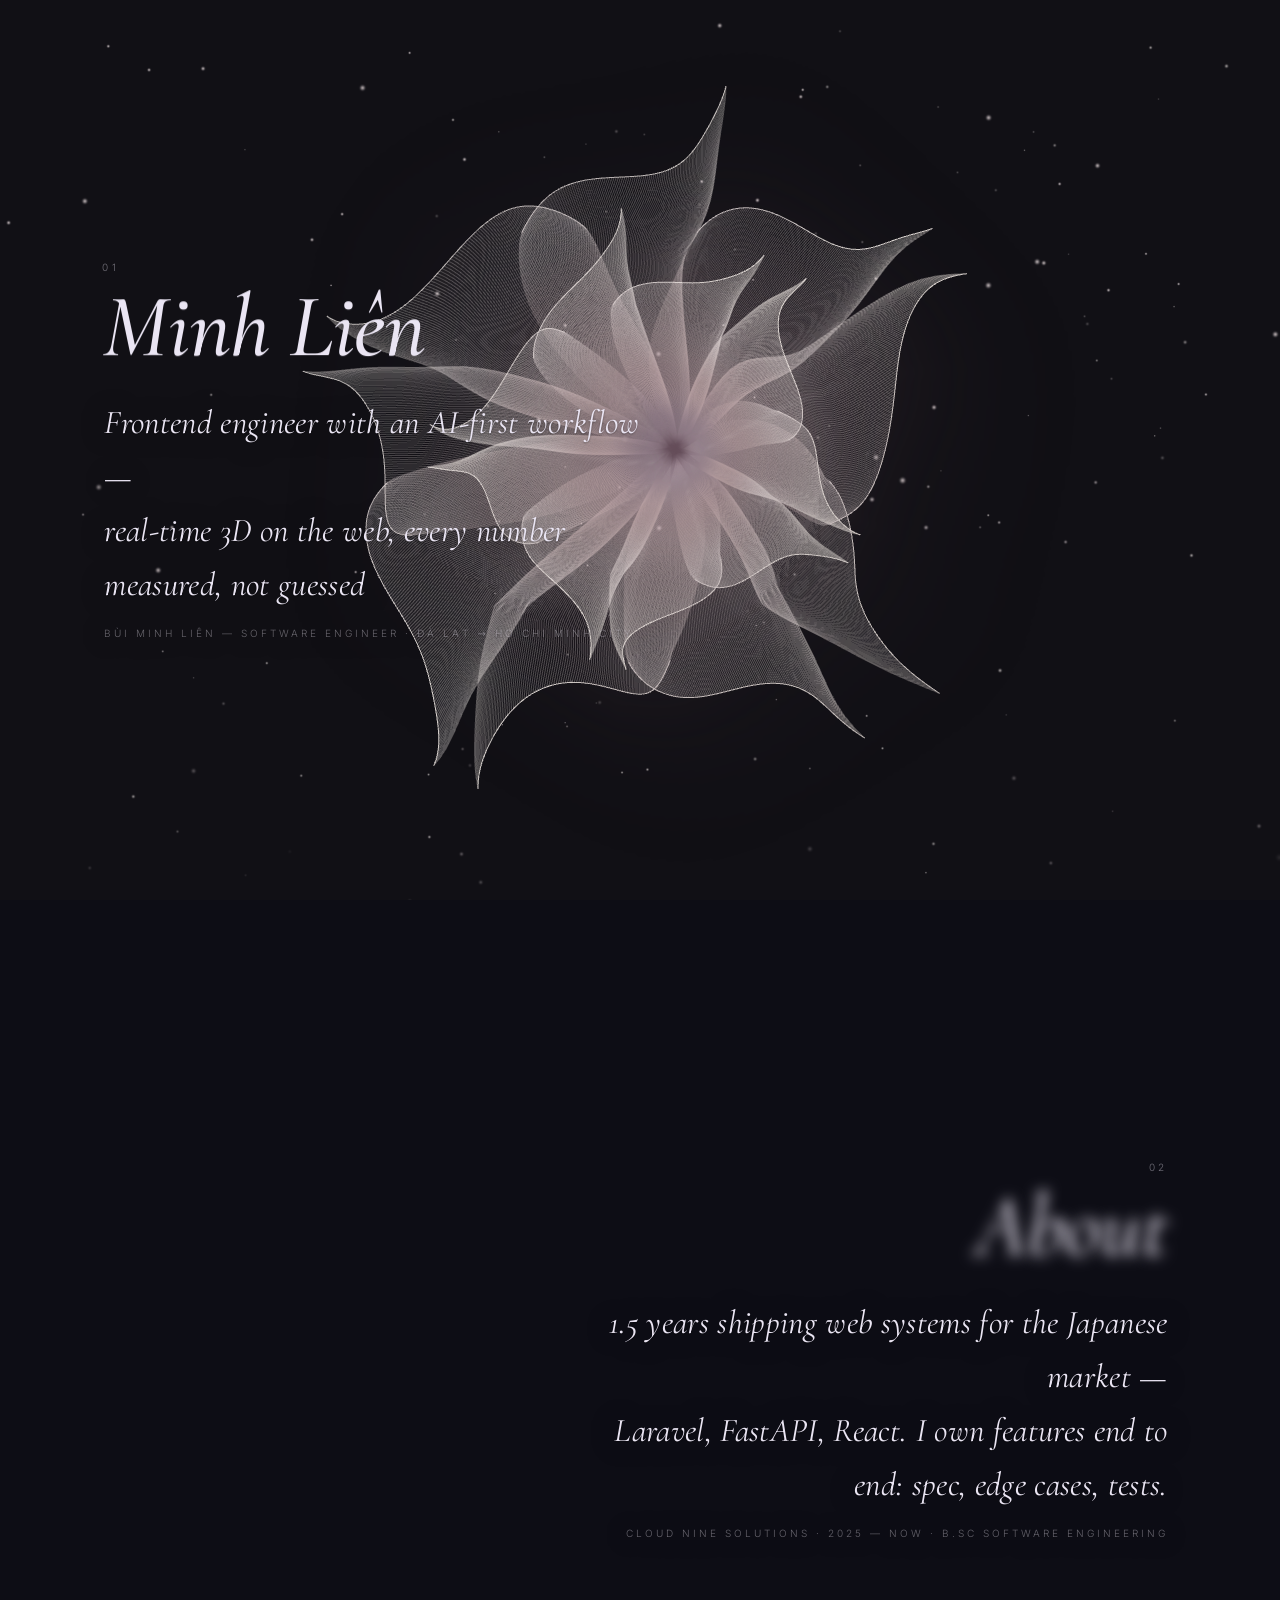
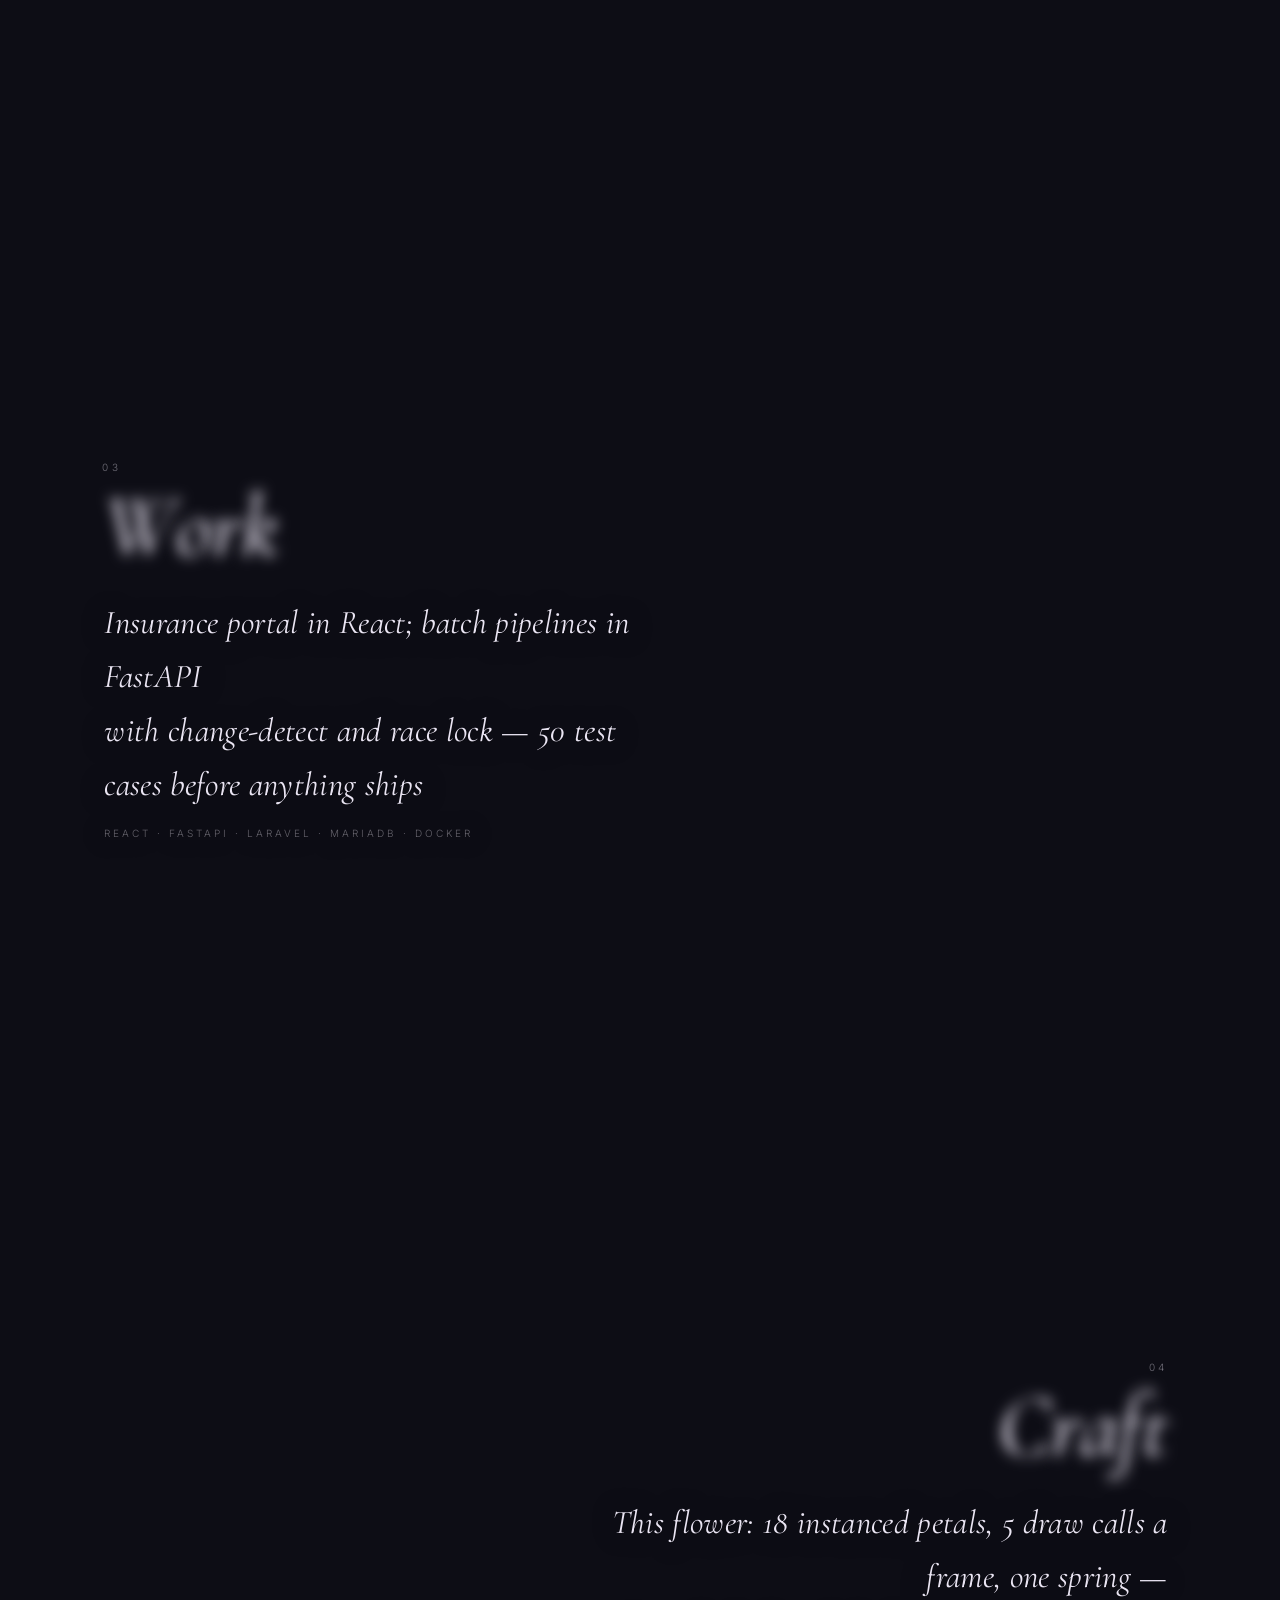
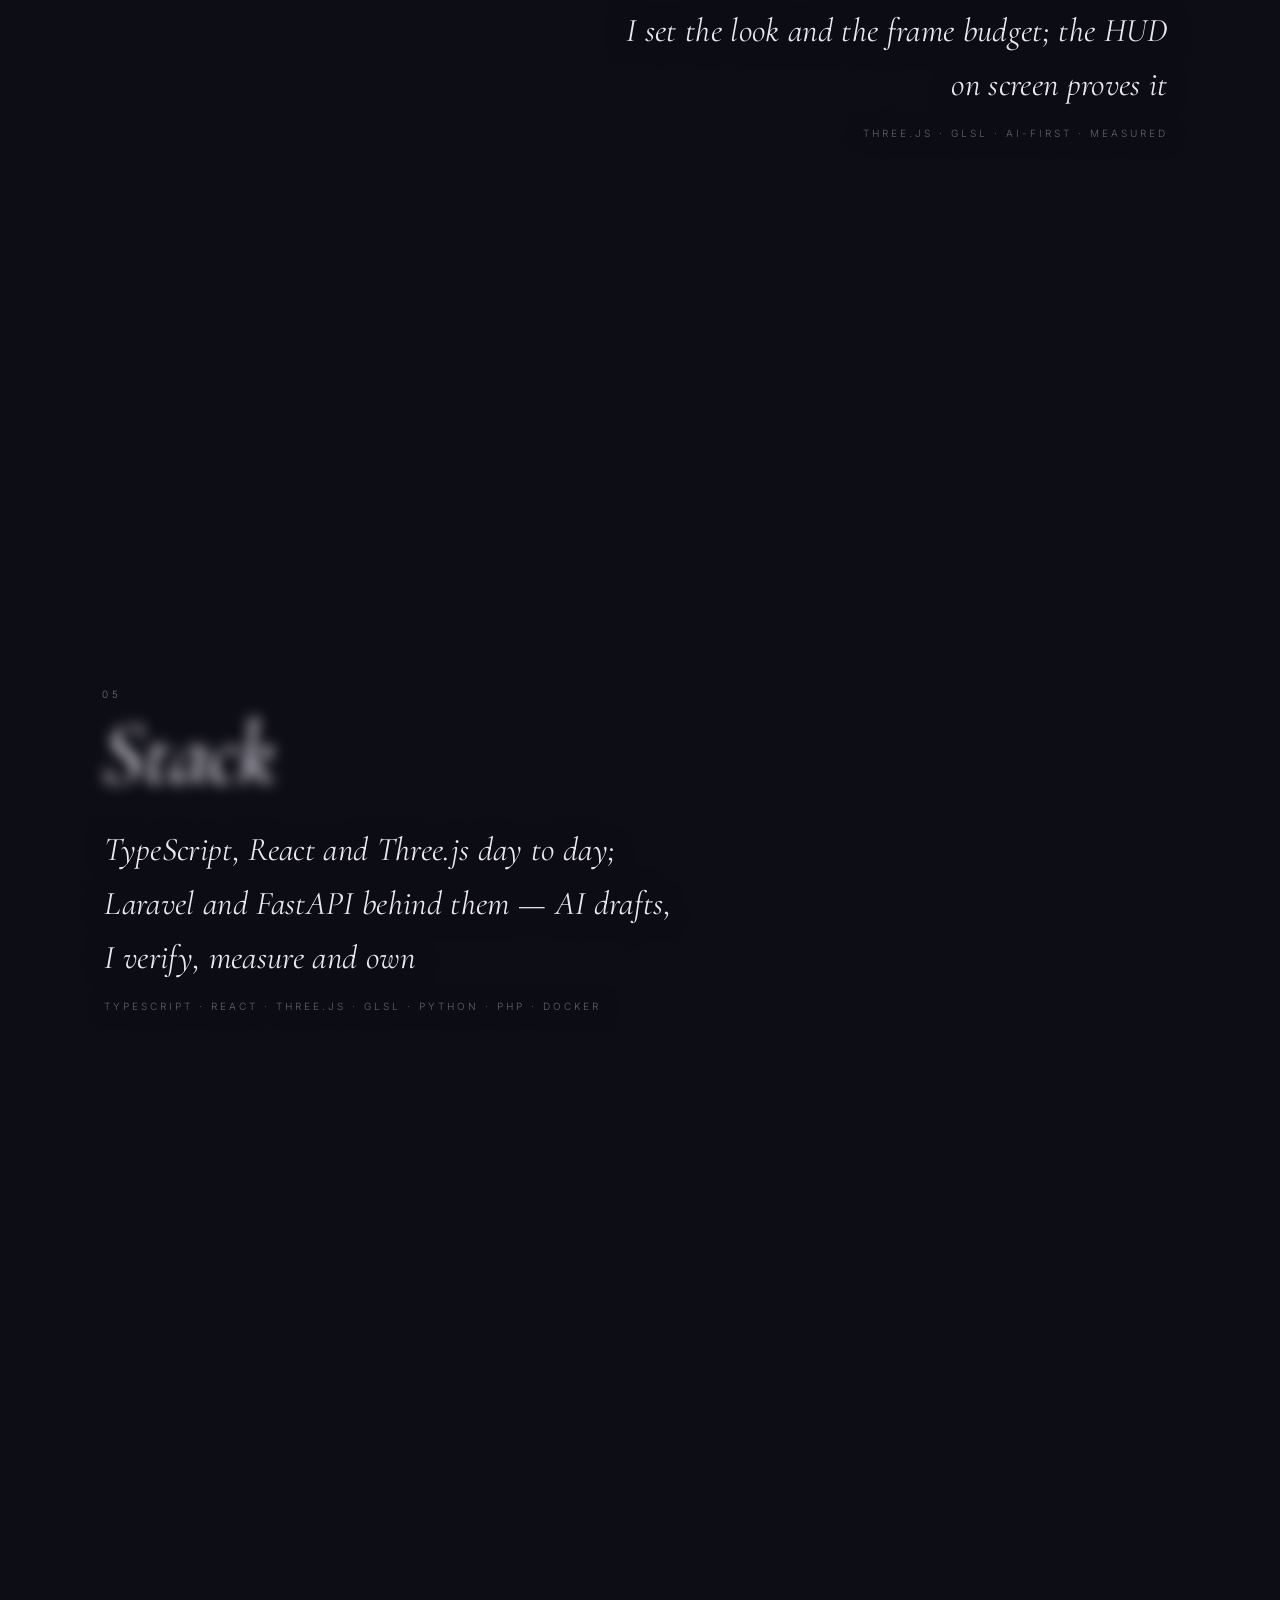
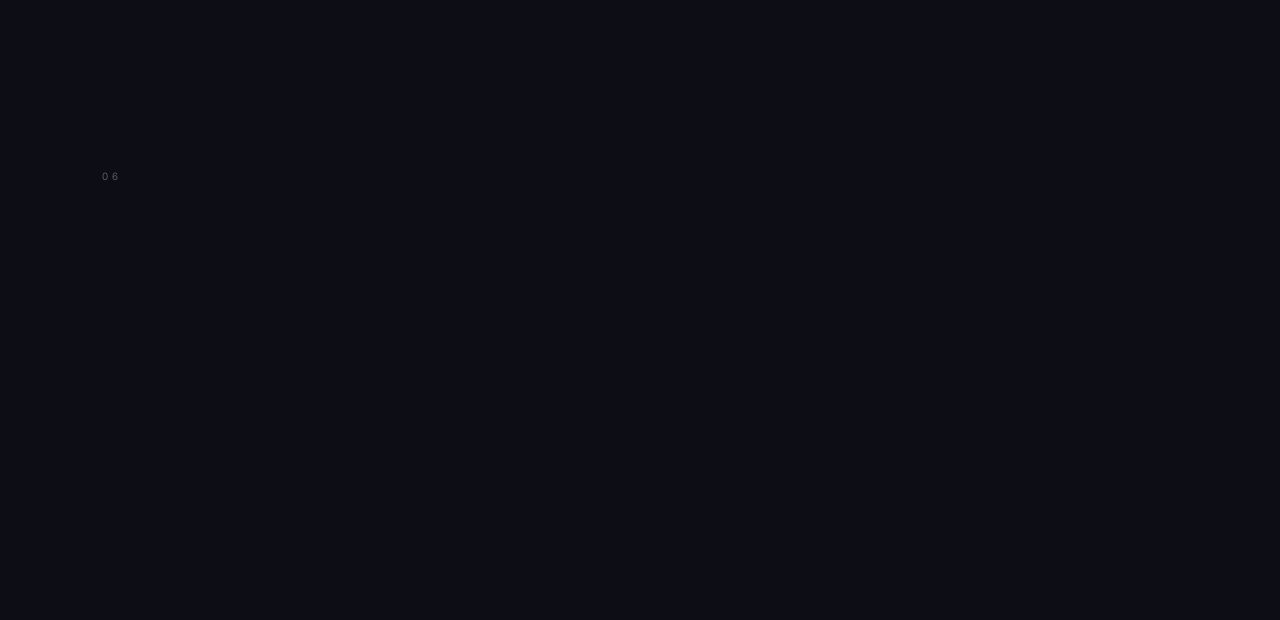
==== commit a7f273f4: "copy: own-the-product positioning — AI-first workflow, human-owned decisions and measurements" ====
--- a/index.html
+++ b/index.html
@@ -32,6 +32,7 @@
       var b = 'font:12px/1.7 ui-monospace,SFMono-Regular,Menlo,monospace;color:#9aa7c7';
       console.log('%cFleur — a 3D web study, by Minh Liên', h);
       console.log('%cThree.js r128 · custom GLSL · 18 instanced petals · 5 draw calls per frame · every number measured, not guessed\n'
+        + 'AI-assisted code, human-owned decisions — direction, motion and performance targets set by hand, verified by measurement\n'
         + 'Source © 2026 Bùi Minh Liên — PolyForm Noncommercial 1.0.0 · no commercial use without permission\n'
         + 'Third-party: three.js MIT · GSAP + ScrollTrigger GreenSock Standard License · Lenis MIT · fonts SIL OFL 1.1\n'
         + 'minhlien2077@gmail.com · github.com/minhlienb', b);
@@ -124,42 +125,42 @@
     <section class="sec">
       <p class="secno">01</p>
       <h2 class="sectitle">Minh Liên</h2>
-      <blockquote class="verse">Frontend engineer building real-time 3D on the web —<br>shaders, spring motion and frame budgets measured, not guessed
-        <cite>Bùi Minh Liên — Software Developer, Đà Lạt</cite>
+      <blockquote class="verse">Frontend engineer with an AI-first workflow —<br>real-time 3D on the web, every number measured, not guessed
+        <cite>Bùi Minh Liên — Software Engineer · Đà Lạt → Ho Chi Minh City</cite>
       </blockquote>
     </section>
     <section class="sec">
       <p class="secno">02</p>
       <h2 class="sectitle">About</h2>
-      <blockquote class="verse">1.5 years shipping web systems for the Japanese market —<br>Laravel, FastAPI, React; 600+ commits, tested at the edges
+      <blockquote class="verse">1.5 years shipping web systems for the Japanese market —<br>Laravel, FastAPI, React. I own features end to end: spec, edge cases, tests.
         <cite>Cloud Nine Solutions · 2025 — now · B.Sc Software Engineering</cite>
       </blockquote>
     </section>
     <section class="sec">
       <p class="secno">03</p>
       <h2 class="sectitle">Work</h2>
-      <blockquote class="verse">Insurance portal in React; batch runner in FastAPI<br>with change-detect, race lock and 50 written test cases
+      <blockquote class="verse">Insurance portal in React; batch pipelines in FastAPI<br>with change-detect and race lock — 50 test cases before anything ships
         <cite>React · FastAPI · Laravel · MariaDB · Docker</cite>
       </blockquote>
     </section>
     <section class="sec">
       <p class="secno">04</p>
       <h2 class="sectitle">Craft</h2>
-      <blockquote class="verse">18 instanced petals, 60,462 line segments, one spring —<br>five draw calls a frame, tuned by measurement
-        <cite>Three.js · GLSL · instancing · performance</cite>
+      <blockquote class="verse">This flower: 18 instanced petals, 5 draw calls a frame, one spring —<br>I set the look and the frame budget; the HUD on screen proves it
+        <cite>Three.js · GLSL · AI-FIRST · MEASURED</cite>
       </blockquote>
     </section>
     <section class="sec">
       <p class="secno">05</p>
       <h2 class="sectitle">Stack</h2>
-      <blockquote class="verse">TypeScript, React and Three.js day to day;<br>Laravel and FastAPI behind them, Docker in between
+      <blockquote class="verse">TypeScript, React and Three.js day to day;<br>Laravel and FastAPI behind them — AI drafts, I verify, measure and own
         <cite>TypeScript · React · Three.js · GLSL · Python · PHP · Docker</cite>
       </blockquote>
     </section>
     <section class="sec">
       <p class="secno">06</p>
       <h2 class="sectitle">Contact</h2>
-      <blockquote class="verse">Open to 3D web, simulation and digital-twin teams.<br>minhlien2077@gmail.com
+      <blockquote class="verse">Open to frontend and 3D web teams —<br>Ho Chi Minh City, relocating. minhlien2077@gmail.com
         <cite>github.com/minhlienb · CV on request</cite>
       </blockquote>
     </section>
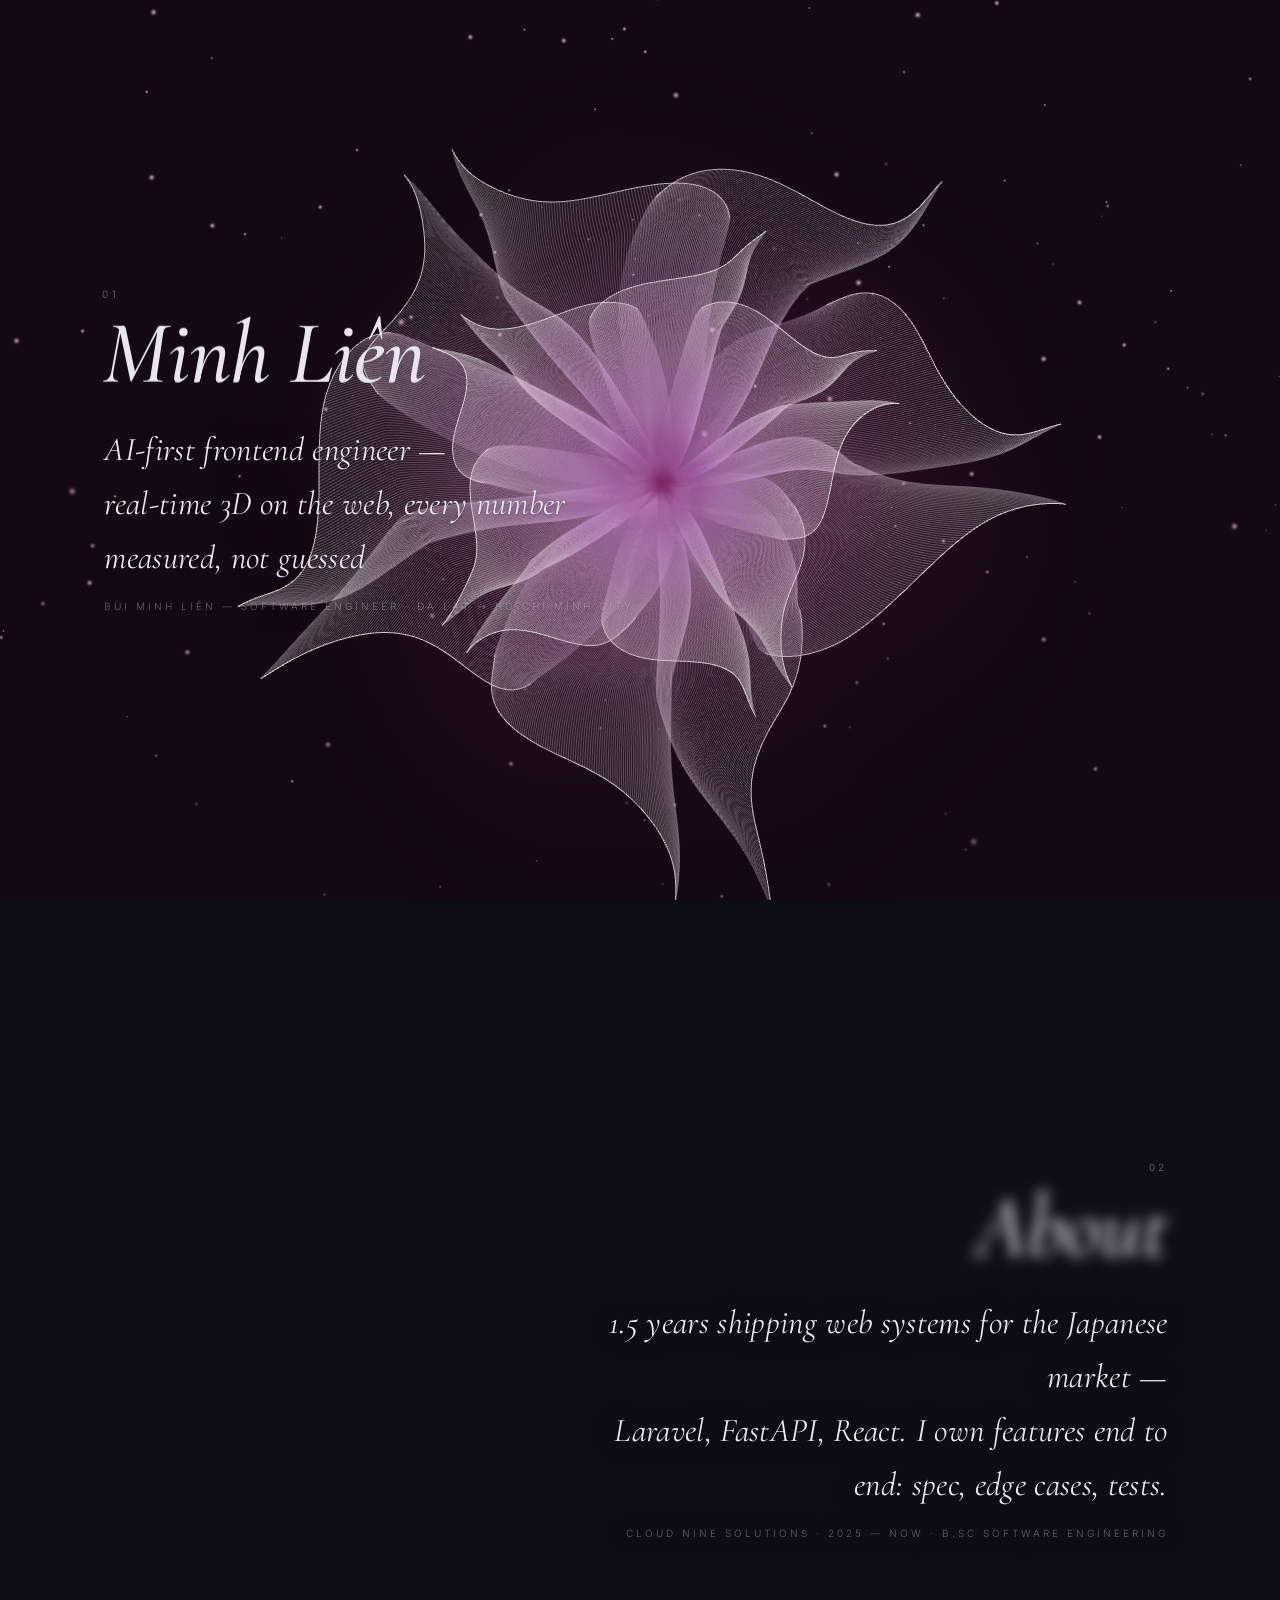
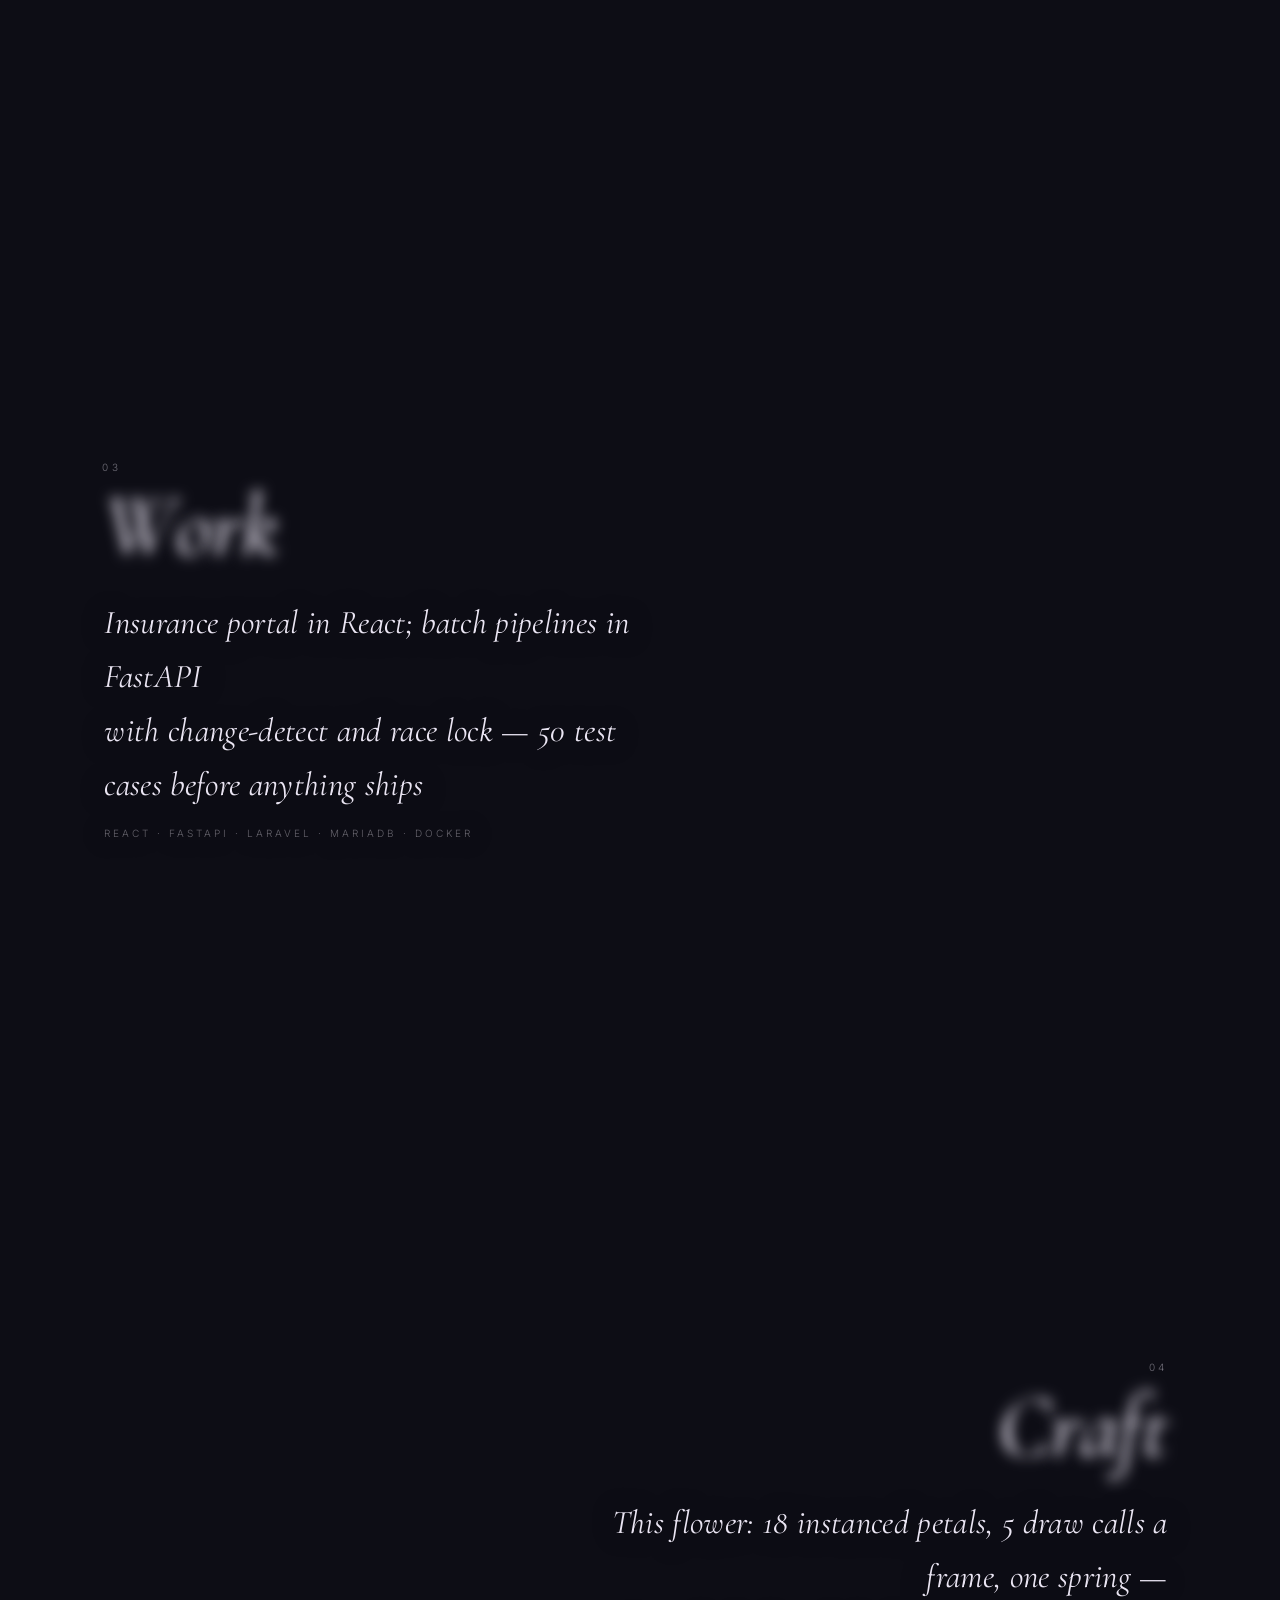
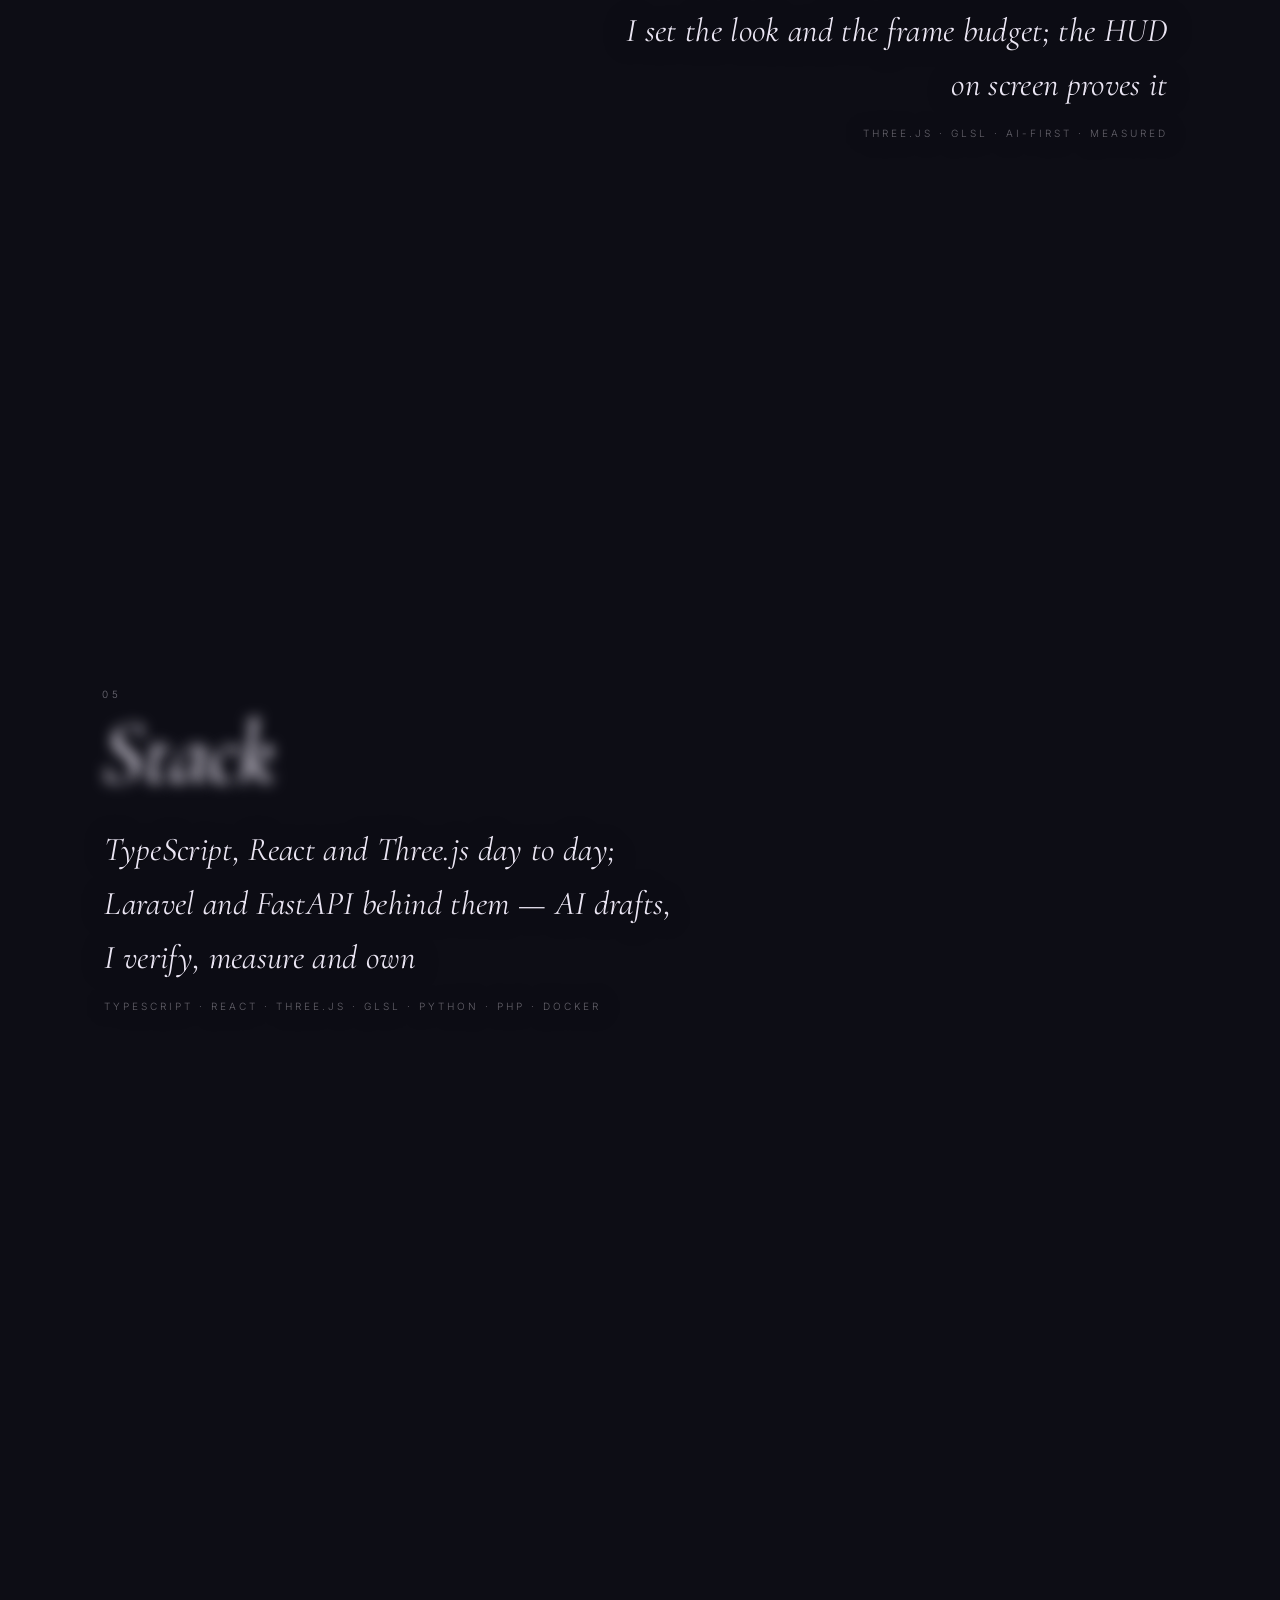
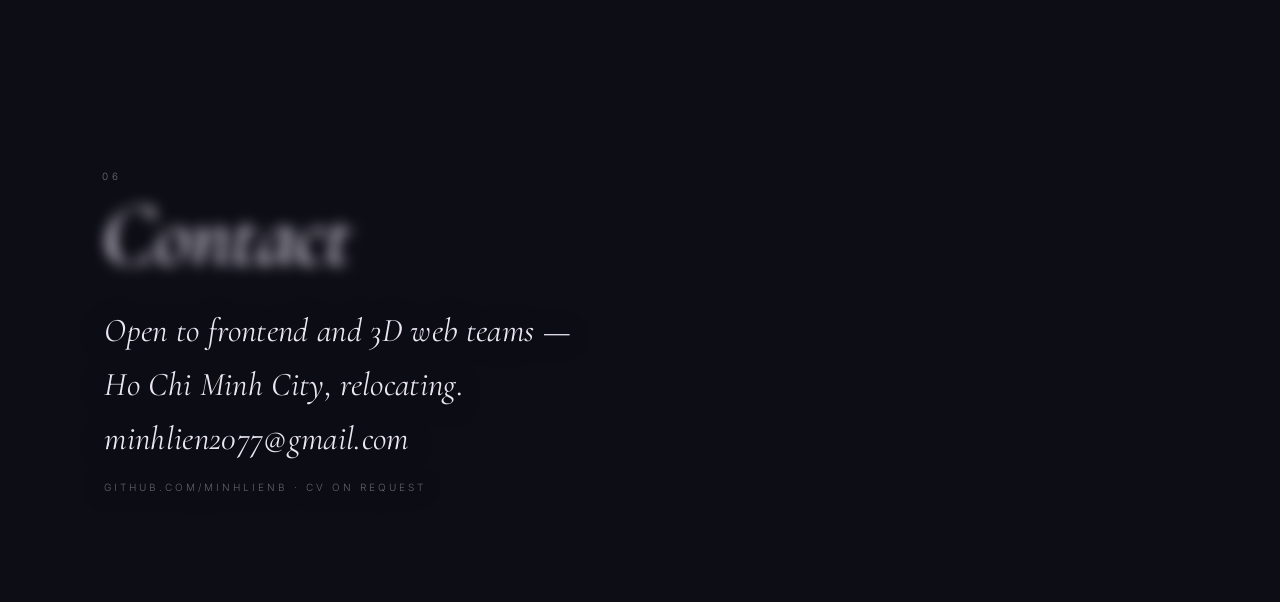
==== commit 39f49587: "copy: shorter hero line so the dash never orphan-wraps" ====
--- a/index.html
+++ b/index.html
@@ -125,7 +125,7 @@
     <section class="sec">
       <p class="secno">01</p>
       <h2 class="sectitle">Minh Liên</h2>
-      <blockquote class="verse">Frontend engineer with an AI-first workflow —<br>real-time 3D on the web, every number measured, not guessed
+      <blockquote class="verse">AI-first frontend engineer —<br>real-time 3D on the web, every number measured, not guessed
         <cite>Bùi Minh Liên — Software Engineer · Đà Lạt → Ho Chi Minh City</cite>
       </blockquote>
     </section>
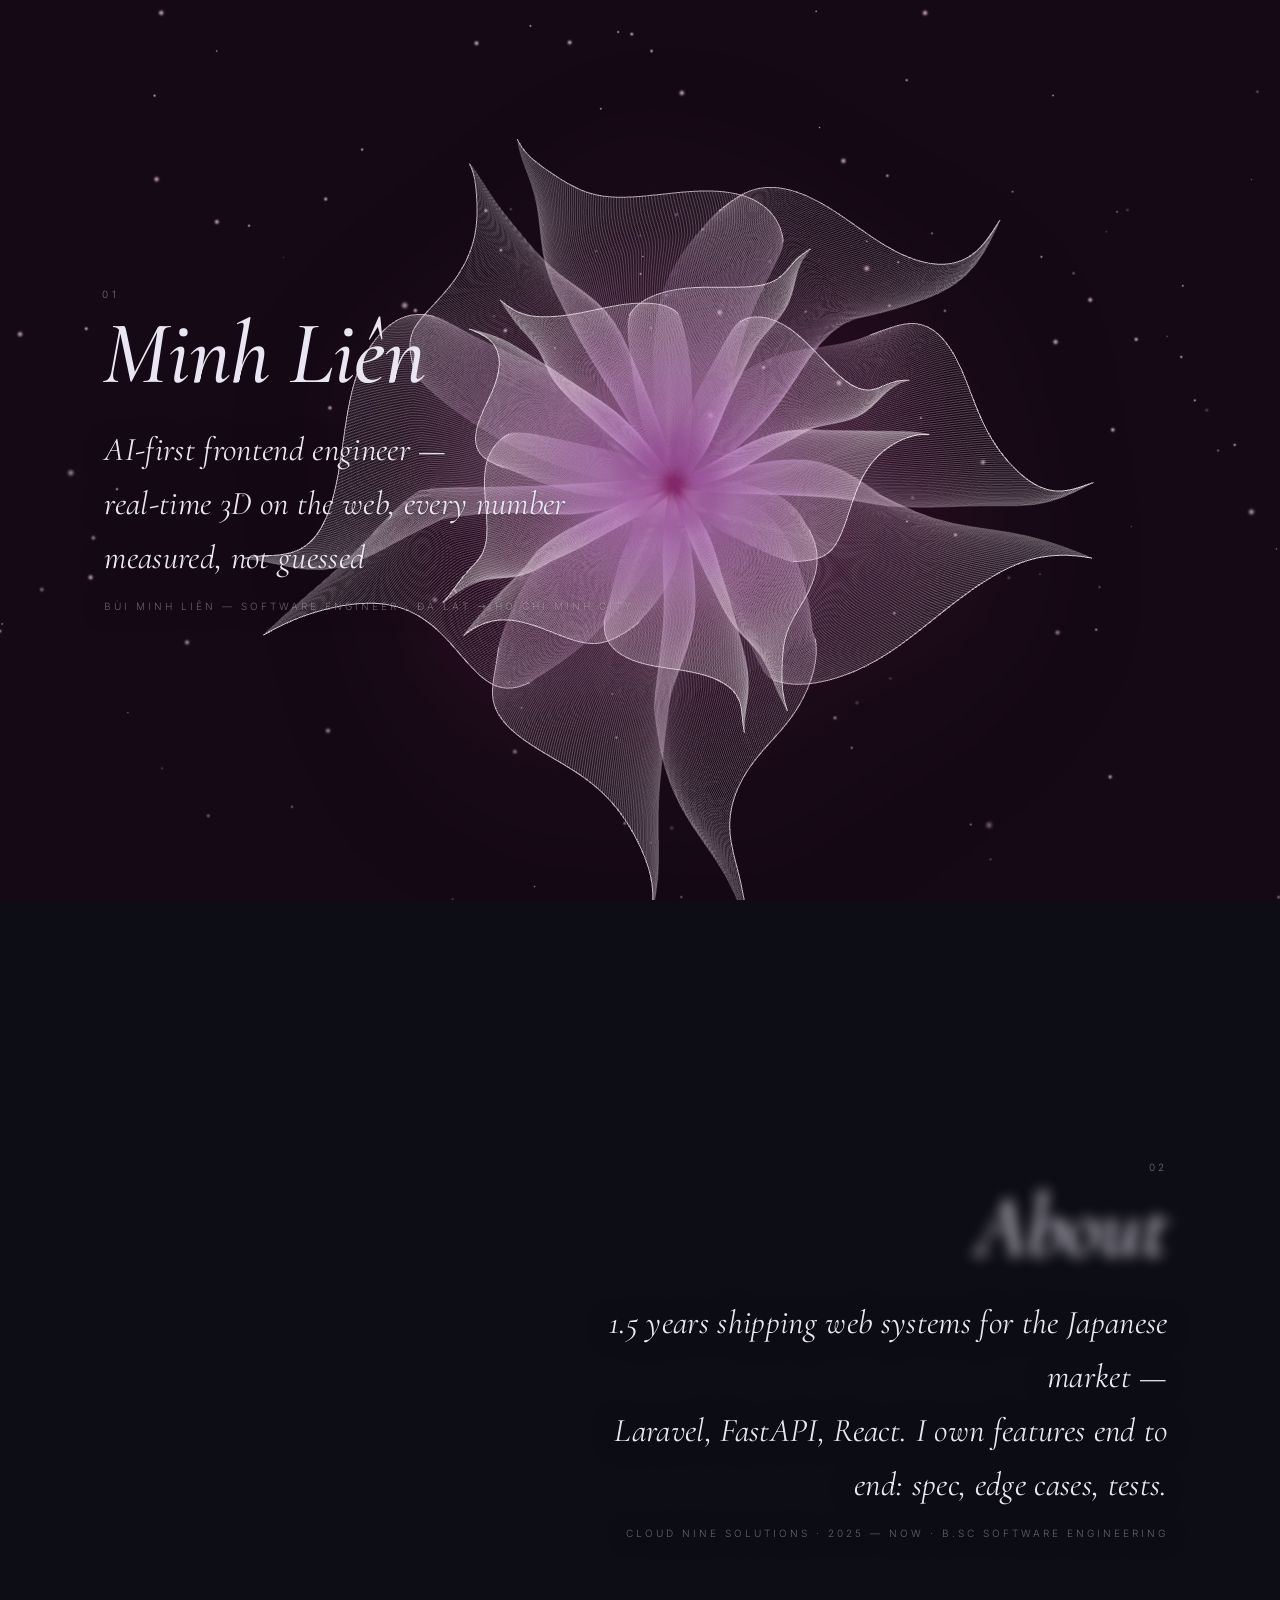
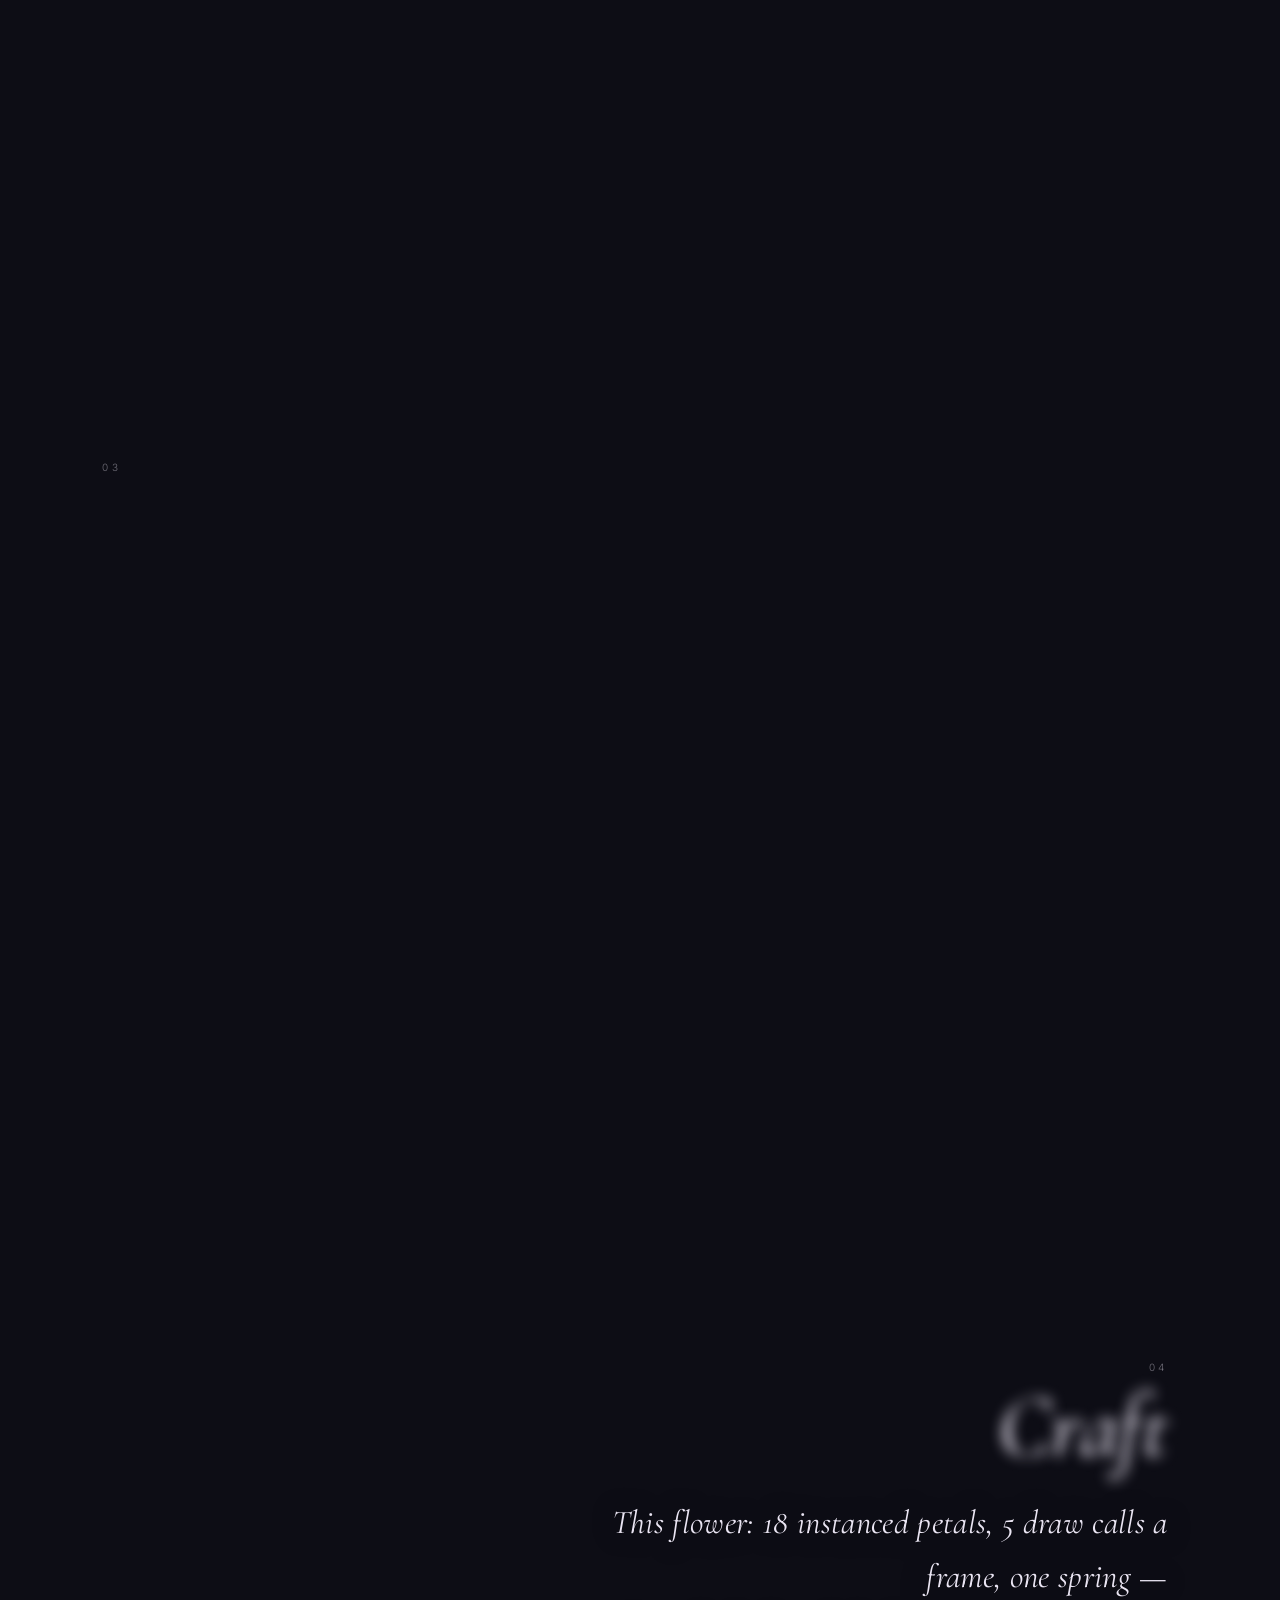
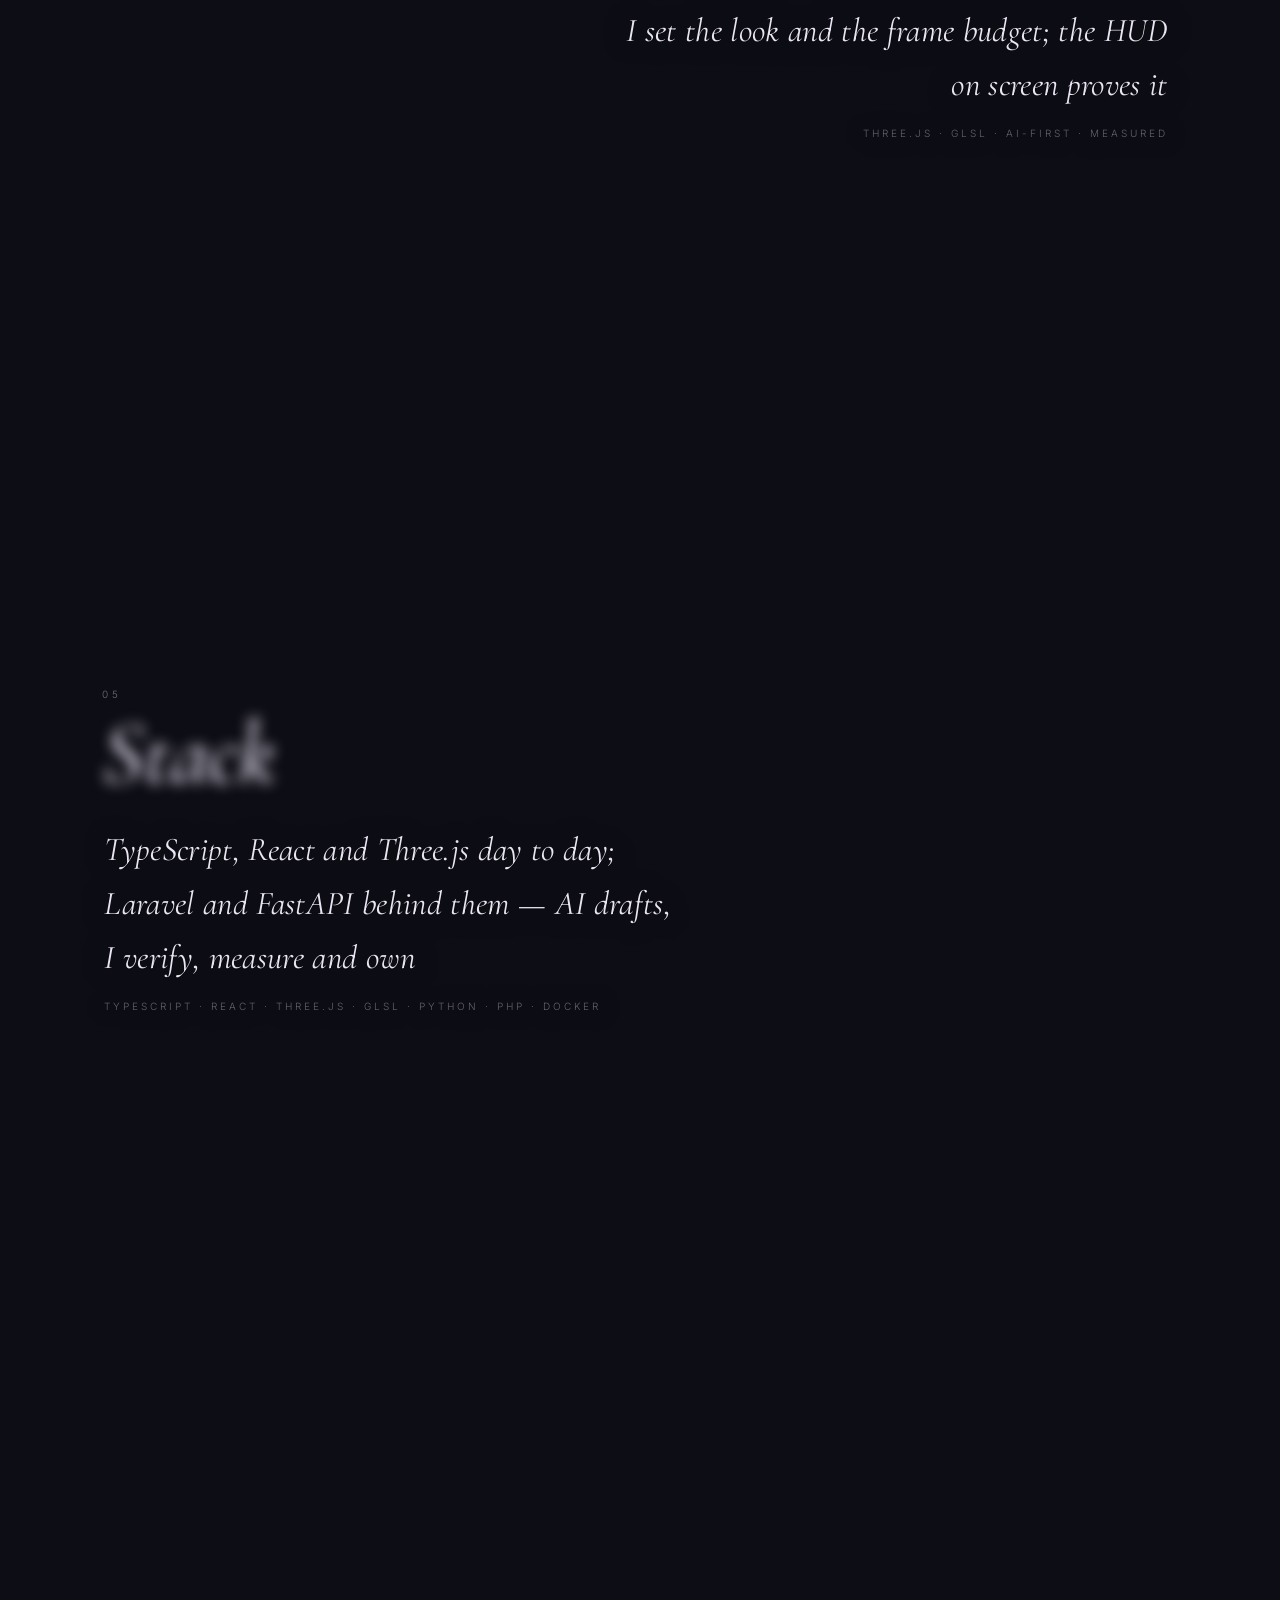
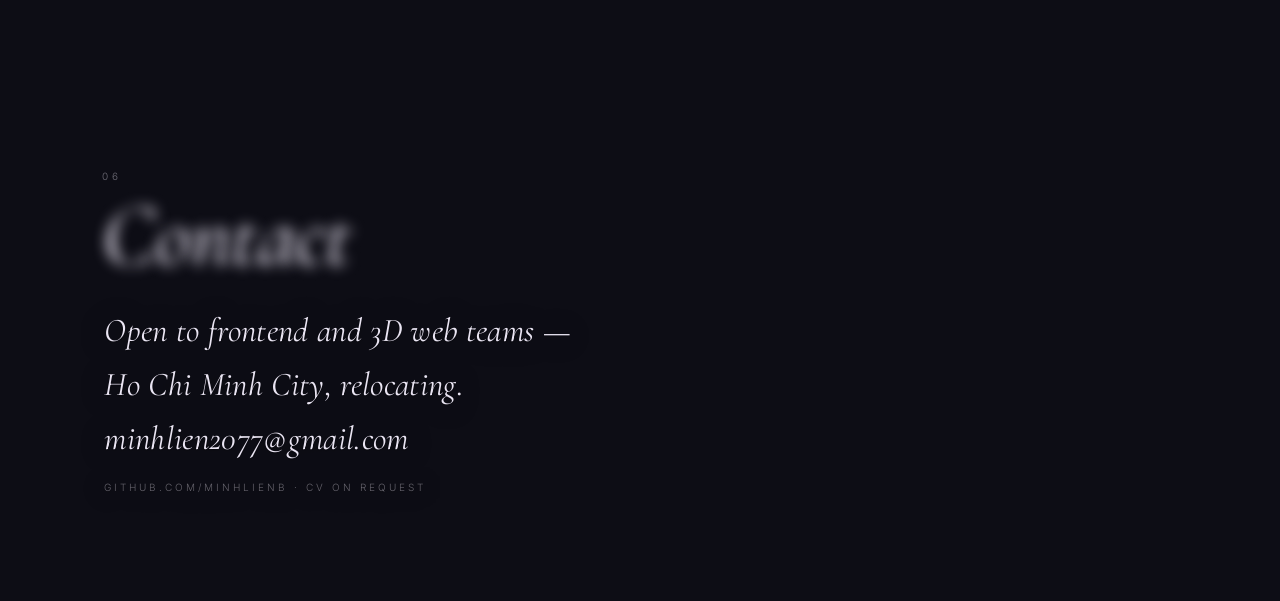
==== commit 9a686625: "copy: targets are chosen from measured options, not set by hand" ====
--- a/index.html
+++ b/index.html
@@ -32,7 +32,7 @@
       var b = 'font:12px/1.7 ui-monospace,SFMono-Regular,Menlo,monospace;color:#9aa7c7';
       console.log('%cFleur — a 3D web study, by Minh Liên', h);
       console.log('%cThree.js r128 · custom GLSL · 18 instanced petals · 5 draw calls per frame · every number measured, not guessed\n'
-        + 'AI-assisted code, human-owned decisions — direction, motion and performance targets set by hand, verified by measurement\n'
+        + 'AI-assisted code, human-owned decisions — direction, motion and performance targets chosen from measured options, not guessed\n'
         + 'Source © 2026 Bùi Minh Liên — PolyForm Noncommercial 1.0.0 · no commercial use without permission\n'
         + 'Third-party: three.js MIT · GSAP + ScrollTrigger GreenSock Standard License · Lenis MIT · fonts SIL OFL 1.1\n'
         + 'minhlien2077@gmail.com · github.com/minhlienb', b);
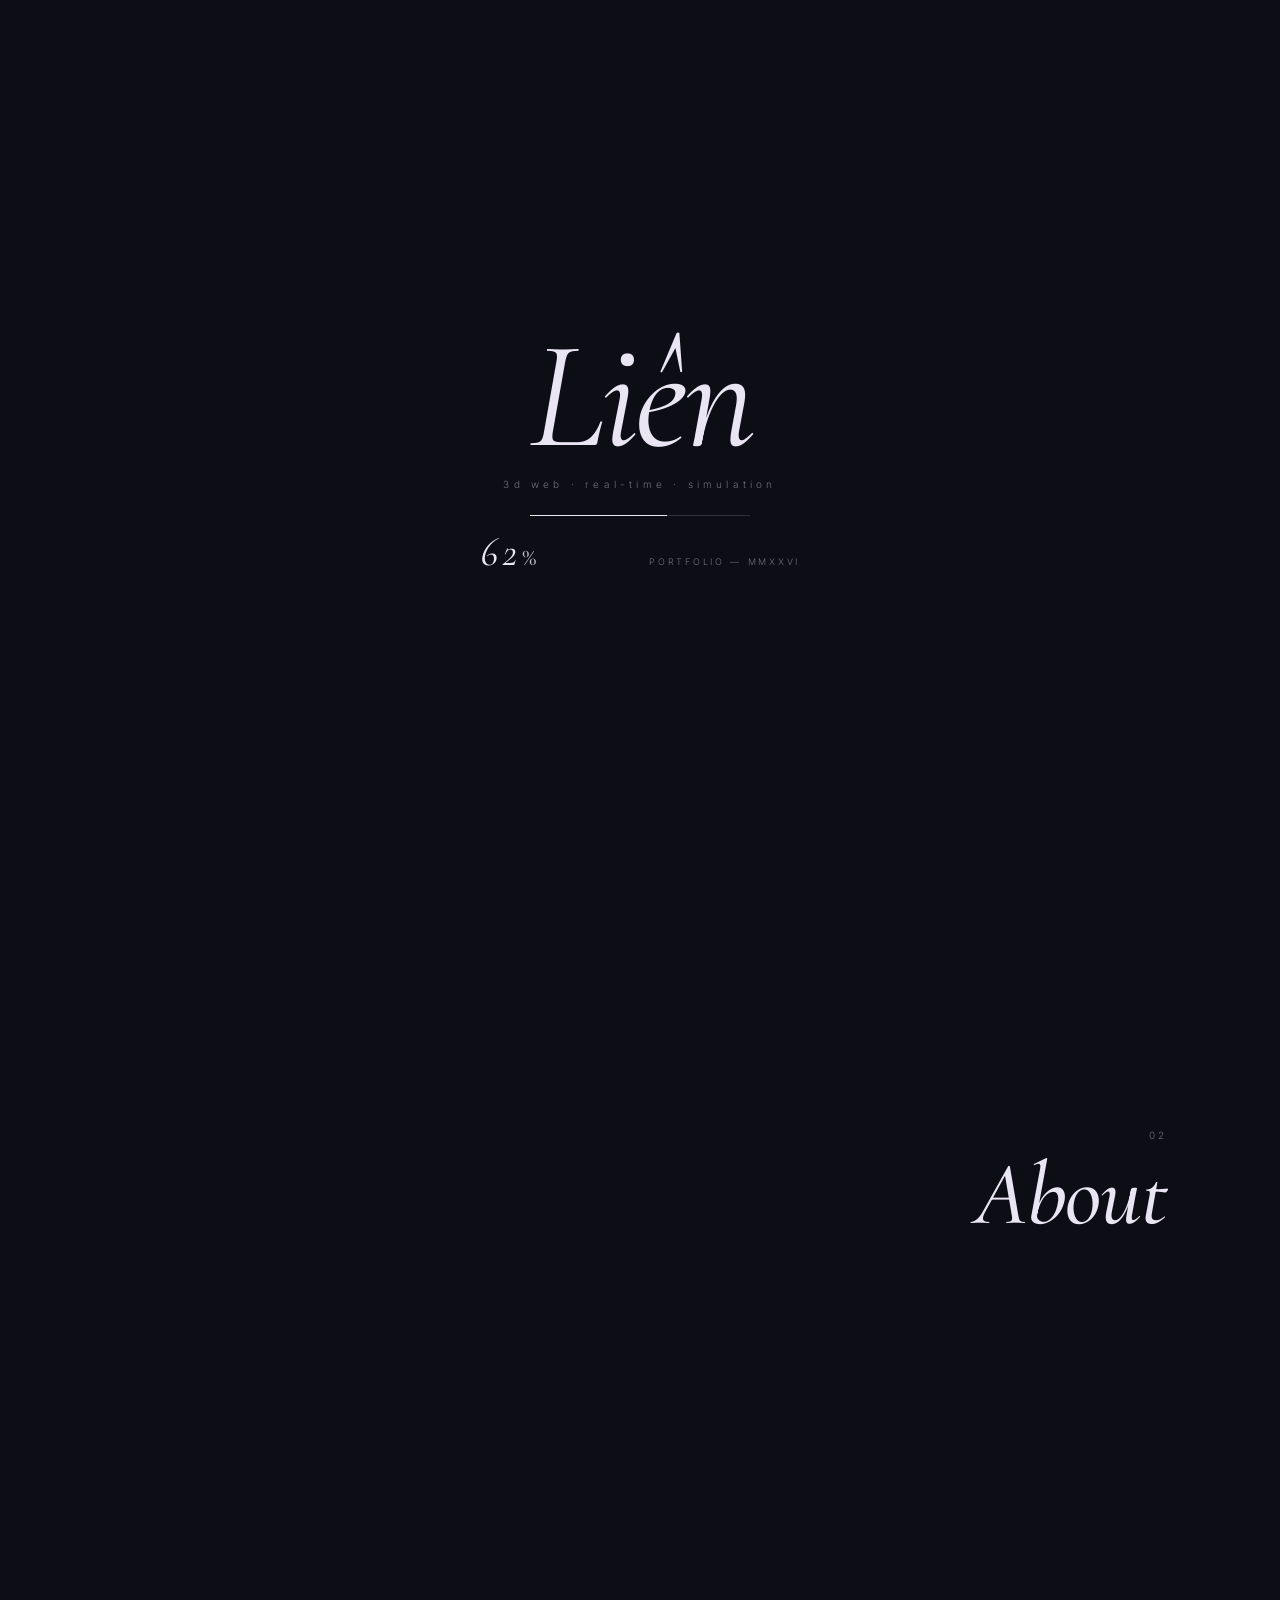
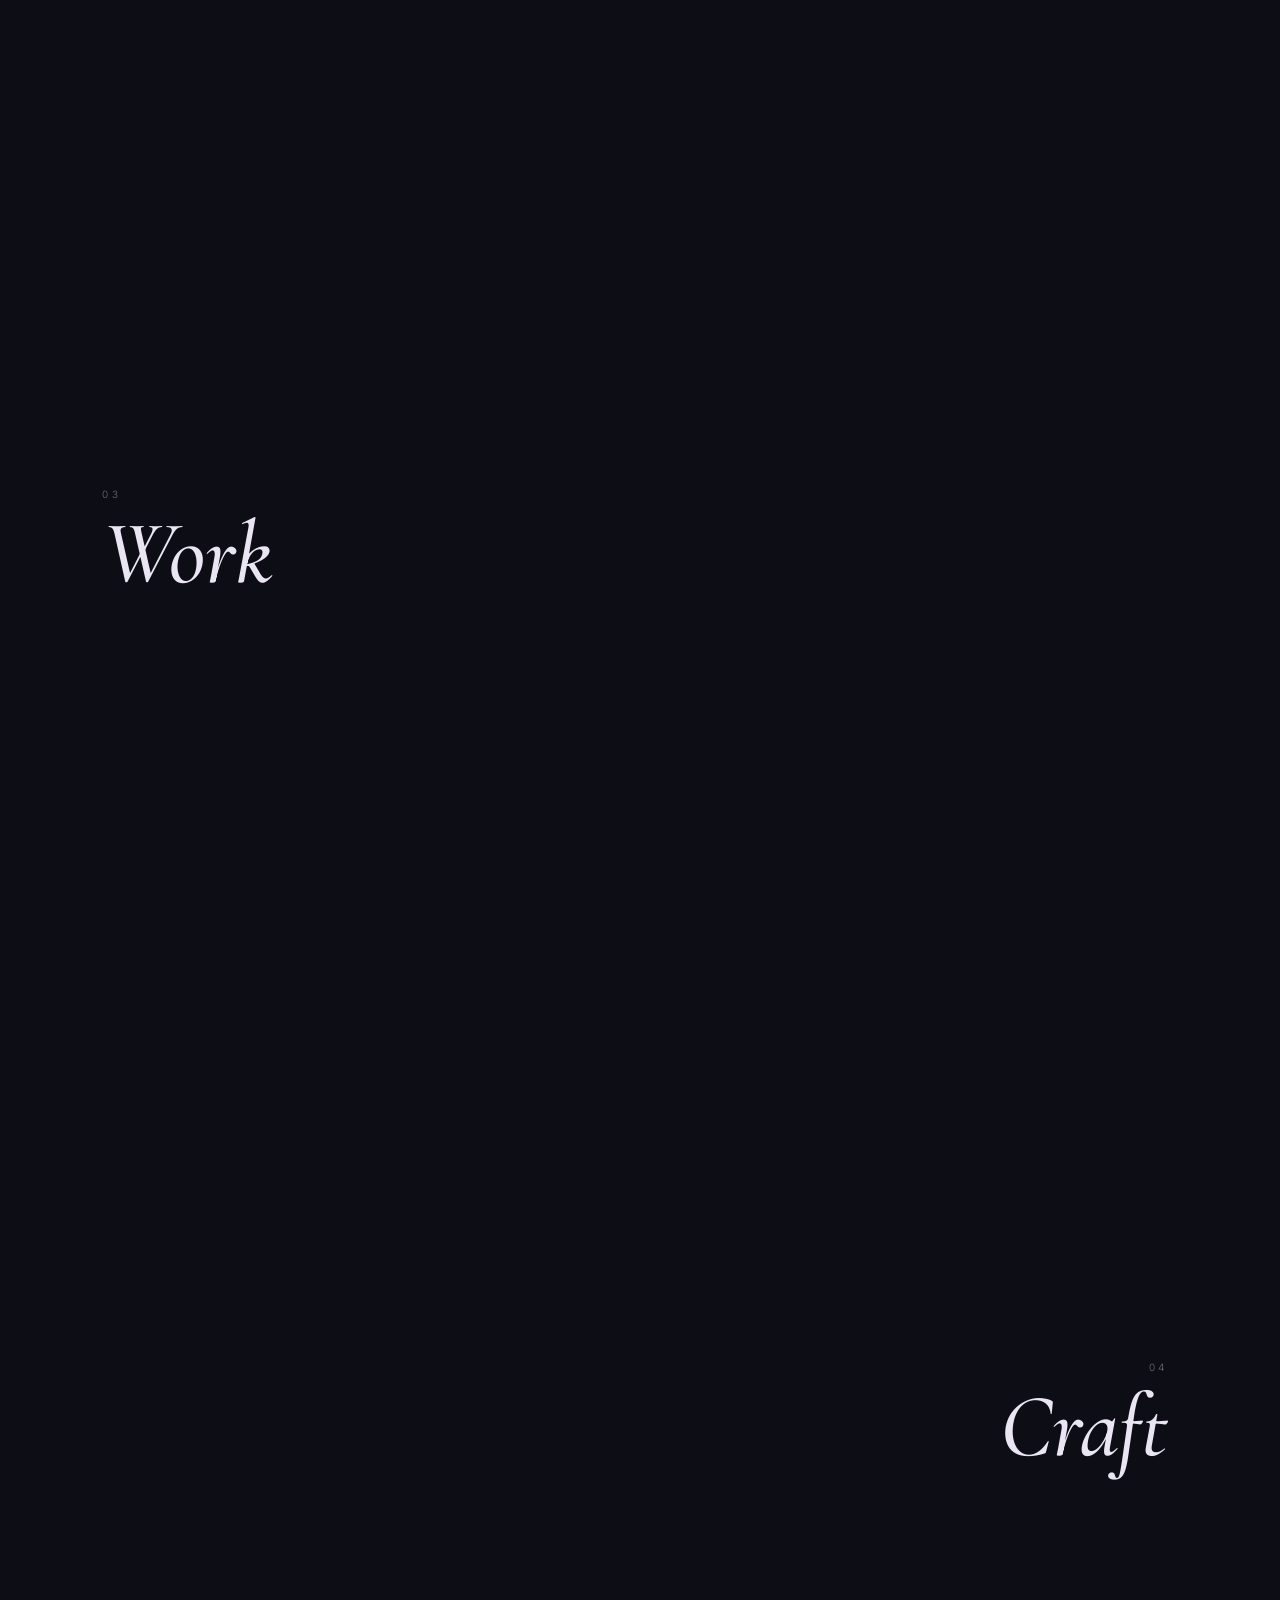
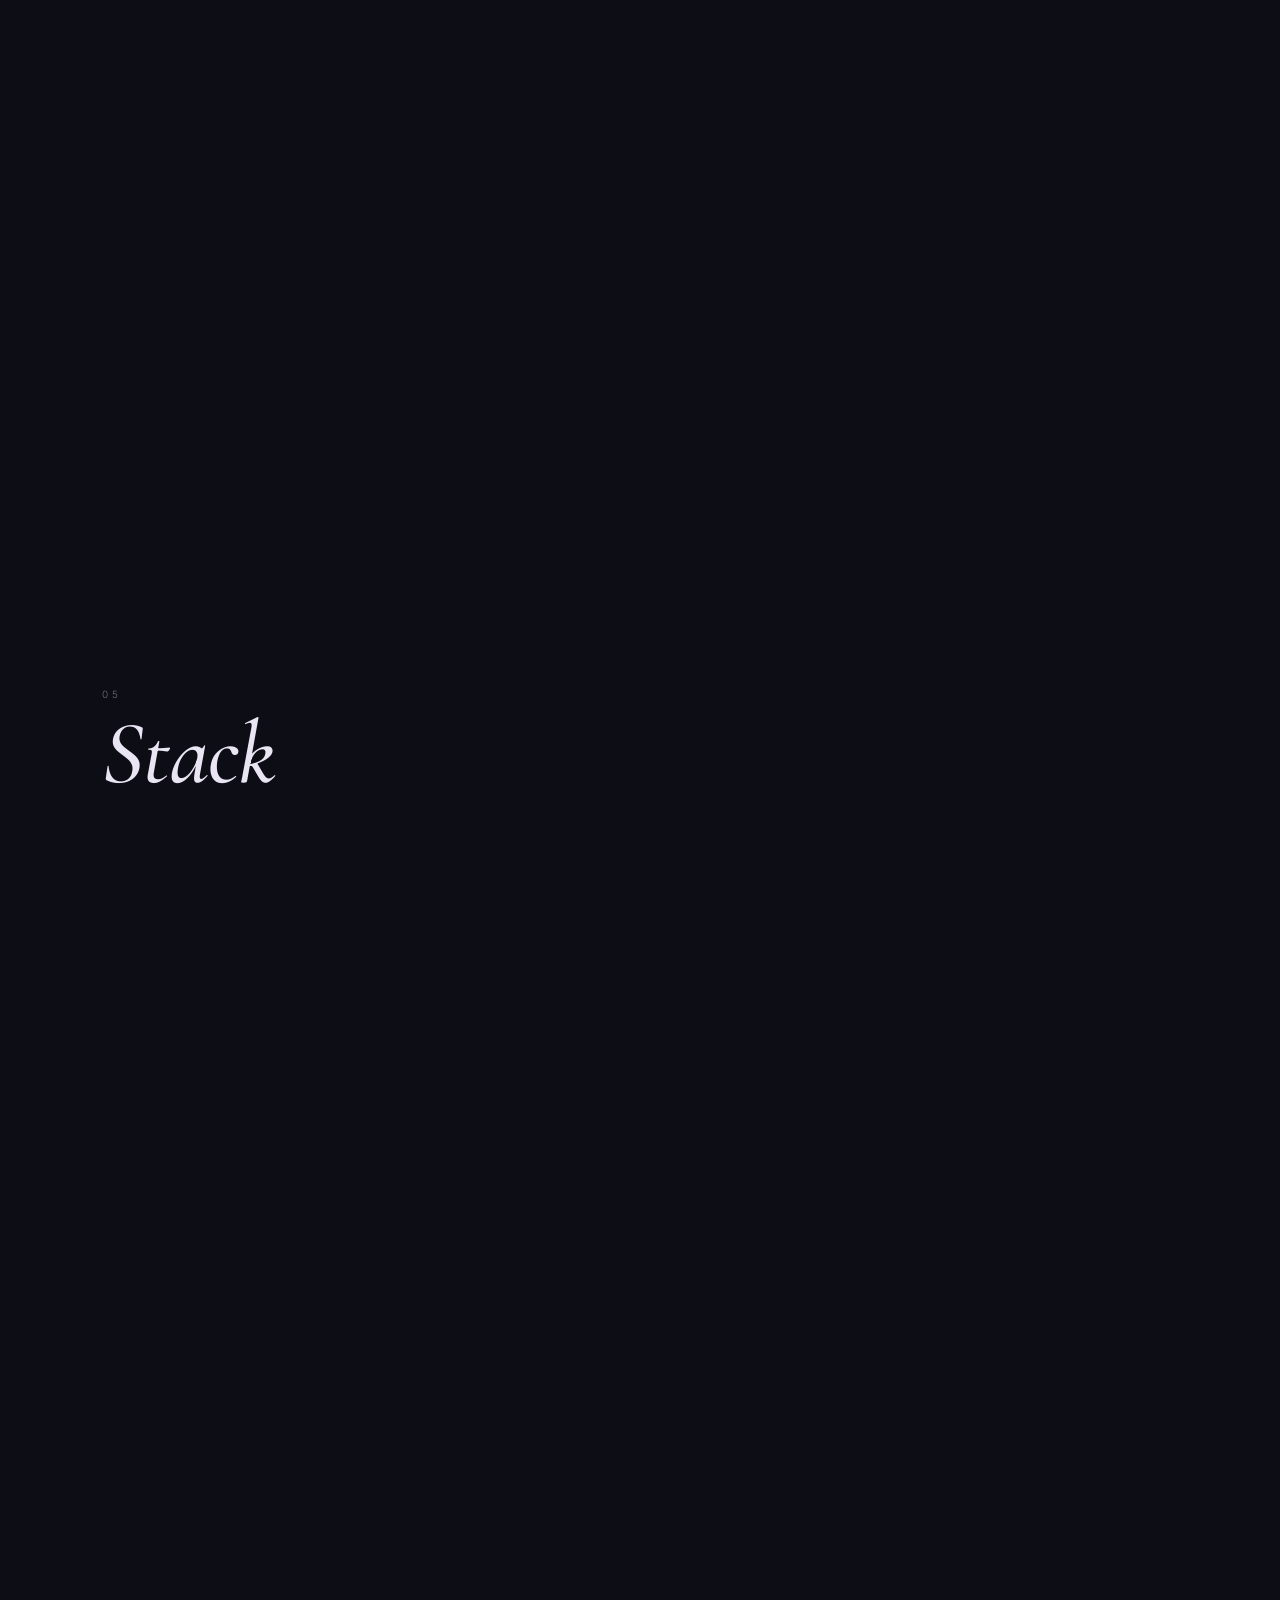
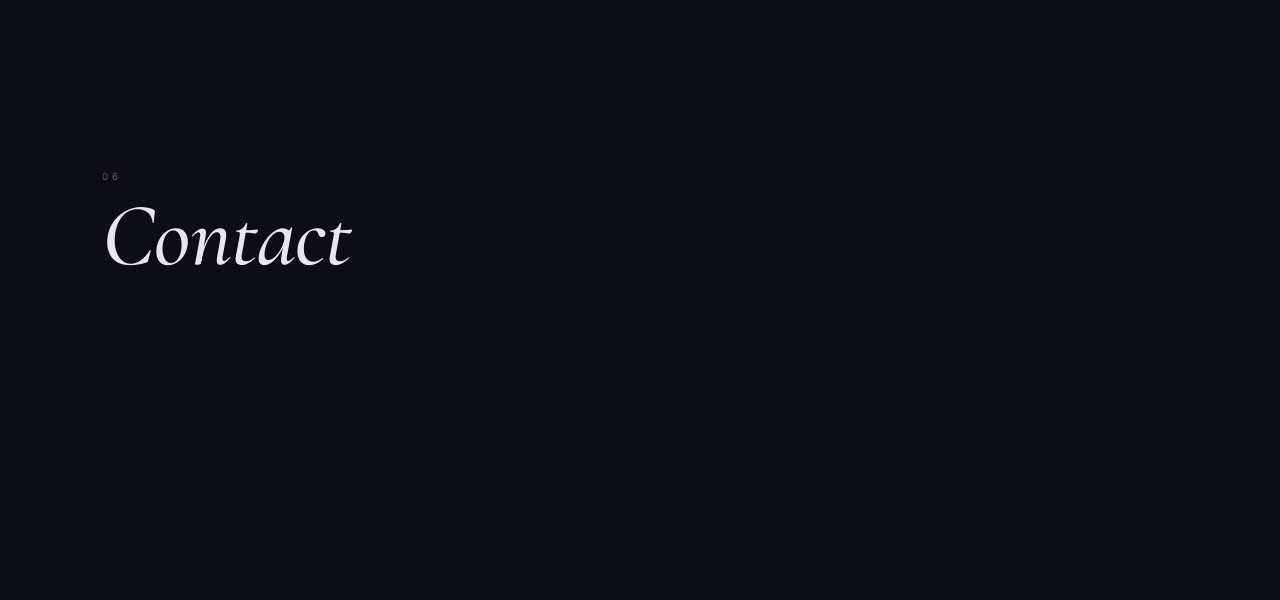
==== commit 7ef2d7ba: "copy: đậm tính kỹ sư + định hướng AI-assisted theo brief mới - 01: Software engineer, AI-assisted fr" ====
--- a/index.html
+++ b/index.html
@@ -1,7 +1,7 @@
 <!DOCTYPE html>
 <!--
   Minh Liên — 3D web / frontend engineer portfolio.
-  Three.js r128 + custom vertex/fragment GLSL: 18 instanced petals,
+  Hand-written Three.js r128 + custom vertex/fragment GLSL: 18 instanced petals,
   115,670 triangles, 5 draw calls per frame, all motion driven by scroll.
   Source licence: PolyForm Noncommercial 1.0.0 — commercial use requires permission.
   See LICENSE and THIRD-PARTY-NOTICES.md in the repository.
@@ -14,7 +14,7 @@
   <meta charset="utf-8">
   <meta name="viewport" content="width=device-width,initial-scale=1,viewport-fit=cover">
   <meta name="author" content="Bùi Minh Liên">
-  <meta name="description" content="3D web / frontend engineer portfolio — Three.js, custom GLSL, instancing, measured performance.">
+  <meta name="description" content="Software engineer, AI-assisted frontend — real-time 3D on the web, measured before decided. Ho Chi Minh City, relocating.">
   <meta name="license" content="PolyForm Noncommercial 1.0.0">
   <link rel="license" href="LICENSE">
   <title>Minh Liên — 3D Web / Frontend Engineer</title>
@@ -32,7 +32,6 @@
       var b = 'font:12px/1.7 ui-monospace,SFMono-Regular,Menlo,monospace;color:#9aa7c7';
       console.log('%cFleur — a 3D web study, by Minh Liên', h);
       console.log('%cThree.js r128 · custom GLSL · 18 instanced petals · 5 draw calls per frame · every number measured, not guessed\n'
-        + 'AI-assisted code, human-owned decisions — direction, motion and performance targets chosen from measured options, not guessed\n'
         + 'Source © 2026 Bùi Minh Liên — PolyForm Noncommercial 1.0.0 · no commercial use without permission\n'
         + 'Third-party: three.js MIT · GSAP + ScrollTrigger GreenSock Standard License · Lenis MIT · fonts SIL OFL 1.1\n'
         + 'minhlien2077@gmail.com · github.com/minhlienb', b);
@@ -54,10 +53,6 @@
   <script>
     // Loader tự chạy tiến trình khi main.js chưa tới; main.js báo mốc thật qua window.__load(v).
     (function () {
-      // Reload = xem lại từ đầu: intro hoa là màn mở chính, không khôi phục vị trí cuộn cũ
-      // (khôi phục giữa trang sẽ lệch pha: chữ đã ở section giữa, hoa vẫn chạy intro P1, màu nhảy theme).
-      if ('scrollRestoration' in history) history.scrollRestoration = 'manual';
-      scrollTo(0, 0);
       var de = document.documentElement, fill = document.getElementById('loader-fill');
       var pct = document.getElementById('loader-pct');
       de.classList.add('is-loading');
@@ -125,42 +120,47 @@
     <section class="sec">
       <p class="secno">01</p>
       <h2 class="sectitle">Minh Liên</h2>
-      <blockquote class="verse">AI-first frontend engineer —<br>real-time 3D on the web, every number measured, not guessed
-        <cite>Bùi Minh Liên — Software Engineer · Đà Lạt → Ho Chi Minh City</cite>
+      <blockquote class="verse">Software engineer, AI-assisted frontend —<br>real-time 3D on the web, measured before decided
+        <cite>Bùi Minh Liên — Software Engineer · Đà Lạt → Ho Chi Minh City (relocating)</cite>
       </blockquote>
     </section>
     <section class="sec">
       <p class="secno">02</p>
       <h2 class="sectitle">About</h2>
-      <blockquote class="verse">1.5 years shipping web systems for the Japanese market —<br>Laravel, FastAPI, React. I own features end to end: spec, edge cases, tests.
-        <cite>Cloud Nine Solutions · 2025 — now · B.Sc Software Engineering</cite>
+      <blockquote class="verse">About 1.5 years building web systems for Japanese clients —<br>Laravel, FastAPI, React.<br>
+        I work on features from spec to tests, and I use AI to draft code, then verify it.
+        <cite>Cloud Nine Solutions · 2025 — now · B.Eng. Software Engineering, Dalat University</cite>
       </blockquote>
     </section>
     <section class="sec">
       <p class="secno">03</p>
       <h2 class="sectitle">Work</h2>
-      <blockquote class="verse">Insurance portal in React; batch pipelines in FastAPI<br>with change-detect and race lock — 50 test cases before anything ships
-        <cite>React · FastAPI · Laravel · MariaDB · Docker</cite>
+      <blockquote class="verse">A React registration portal with Japanese input handling, and a Python batch pipeline<br>
+        with a race lock and change detection.
+        <cite>React · Laravel · FastAPI · MariaDB · Docker</cite>
       </blockquote>
     </section>
     <section class="sec">
       <p class="secno">04</p>
       <h2 class="sectitle">Craft</h2>
-      <blockquote class="verse">This flower: 18 instanced petals, 5 draw calls a frame, one spring —<br>I set the look and the frame budget; the HUD on screen proves it
-        <cite>Three.js · GLSL · AI-FIRST · MEASURED</cite>
+      <blockquote class="verse">Fleur: 18 instanced petals, 5 draw calls a frame, spring physics.<br>
+        I chose the look and the performance targets; an on-page HUD shows the frame timing.
+        <cite>Three.js · GLSL · measured · AI-assisted</cite>
       </blockquote>
     </section>
     <section class="sec">
       <p class="secno">05</p>
       <h2 class="sectitle">Stack</h2>
-      <blockquote class="verse">TypeScript, React and Three.js day to day;<br>Laravel and FastAPI behind them — AI drafts, I verify, measure and own
+      <blockquote class="verse">TypeScript (learning), React and Three.js in my projects;<br>
+        Laravel, FastAPI and PHP for the client work.
         <cite>TypeScript · React · Three.js · GLSL · Python · PHP · Docker</cite>
       </blockquote>
     </section>
     <section class="sec">
       <p class="secno">06</p>
       <h2 class="sectitle">Contact</h2>
-      <blockquote class="verse">Open to frontend and 3D web teams —<br>Ho Chi Minh City, relocating. minhlien2077@gmail.com
+      <blockquote class="verse">Open to frontend and 3D web teams — Ho Chi Minh City, relocating.<br>
+        minhlien2077@gmail.com
         <cite>github.com/minhlienb · CV on request</cite>
       </blockquote>
     </section>
@@ -177,6 +177,6 @@
   <script src="lib/gsap.min.js"></script>
   <script src="lib/ScrollTrigger.min.js"></script>
   <script src="lib/lenis.min.js"></script>
-  <script type="module" src="main.js"></script>
+  <script src="main.js"></script>
 </body>
 </html>
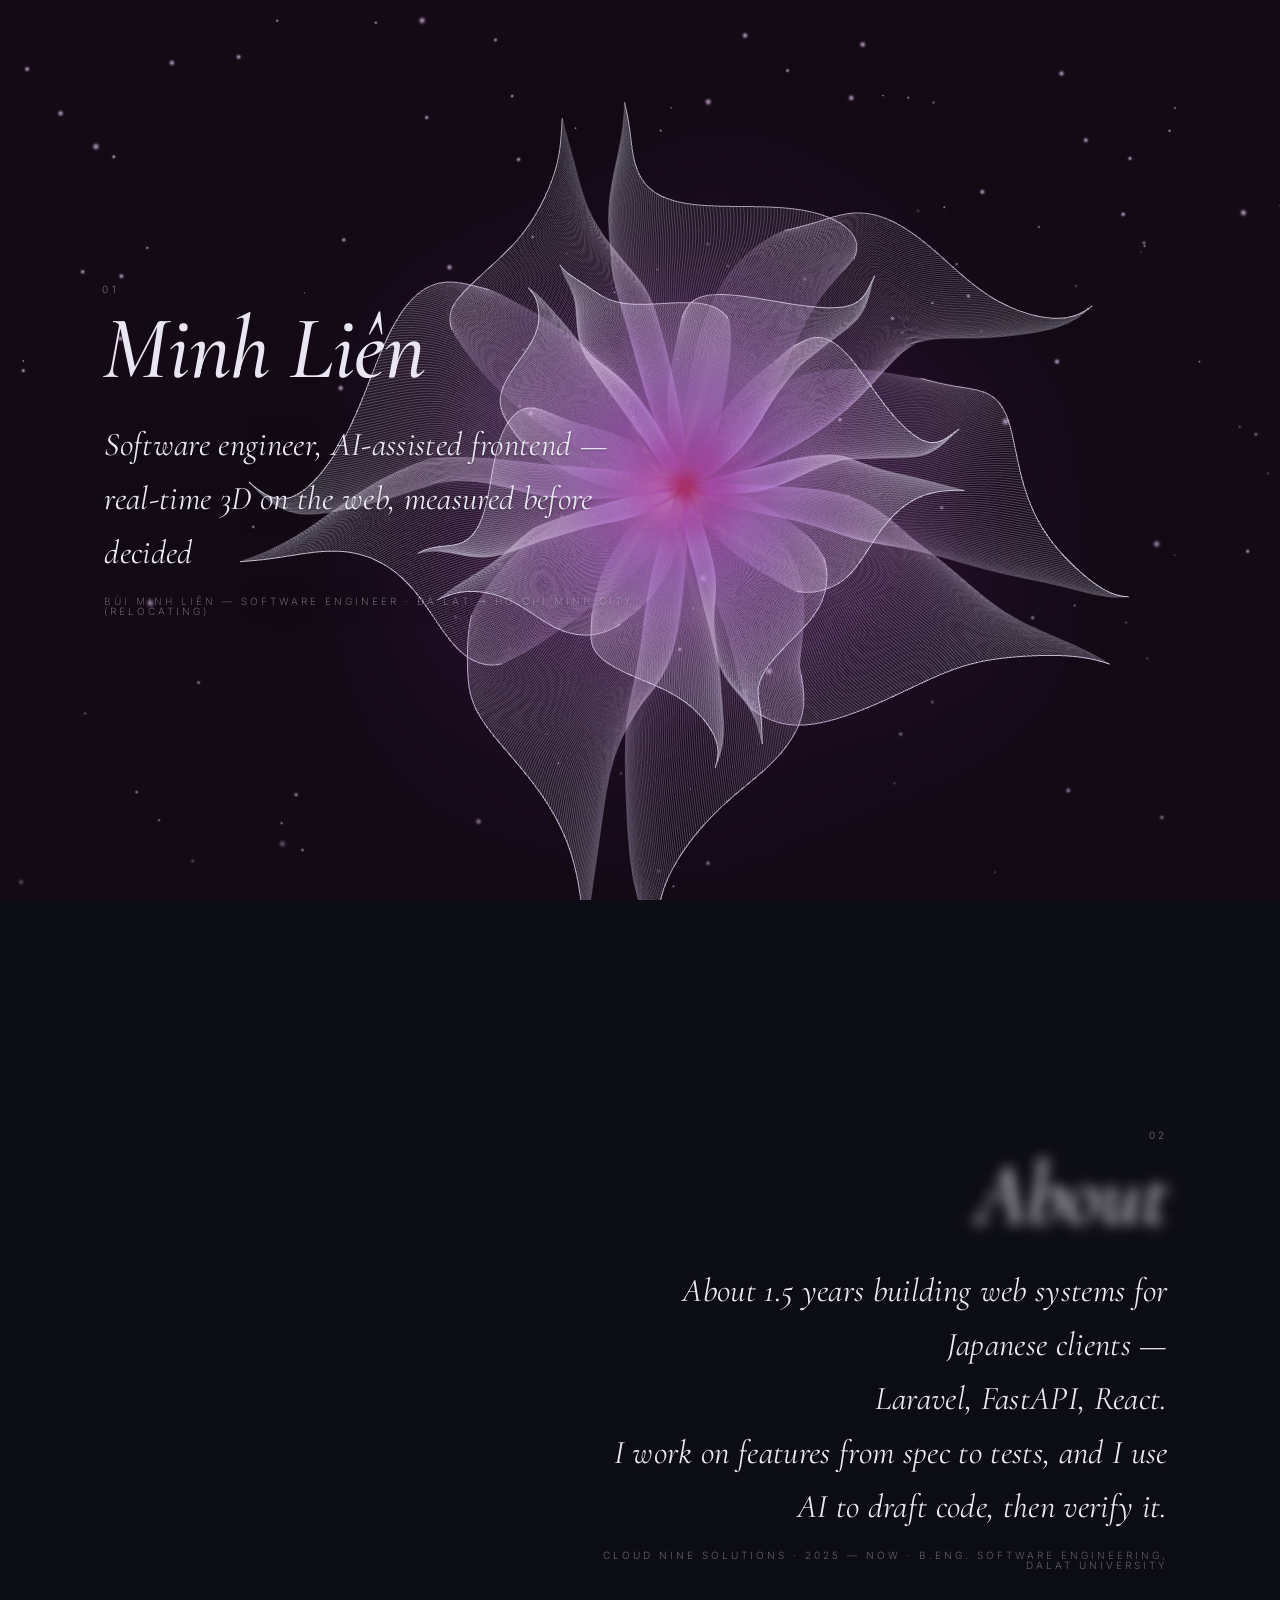
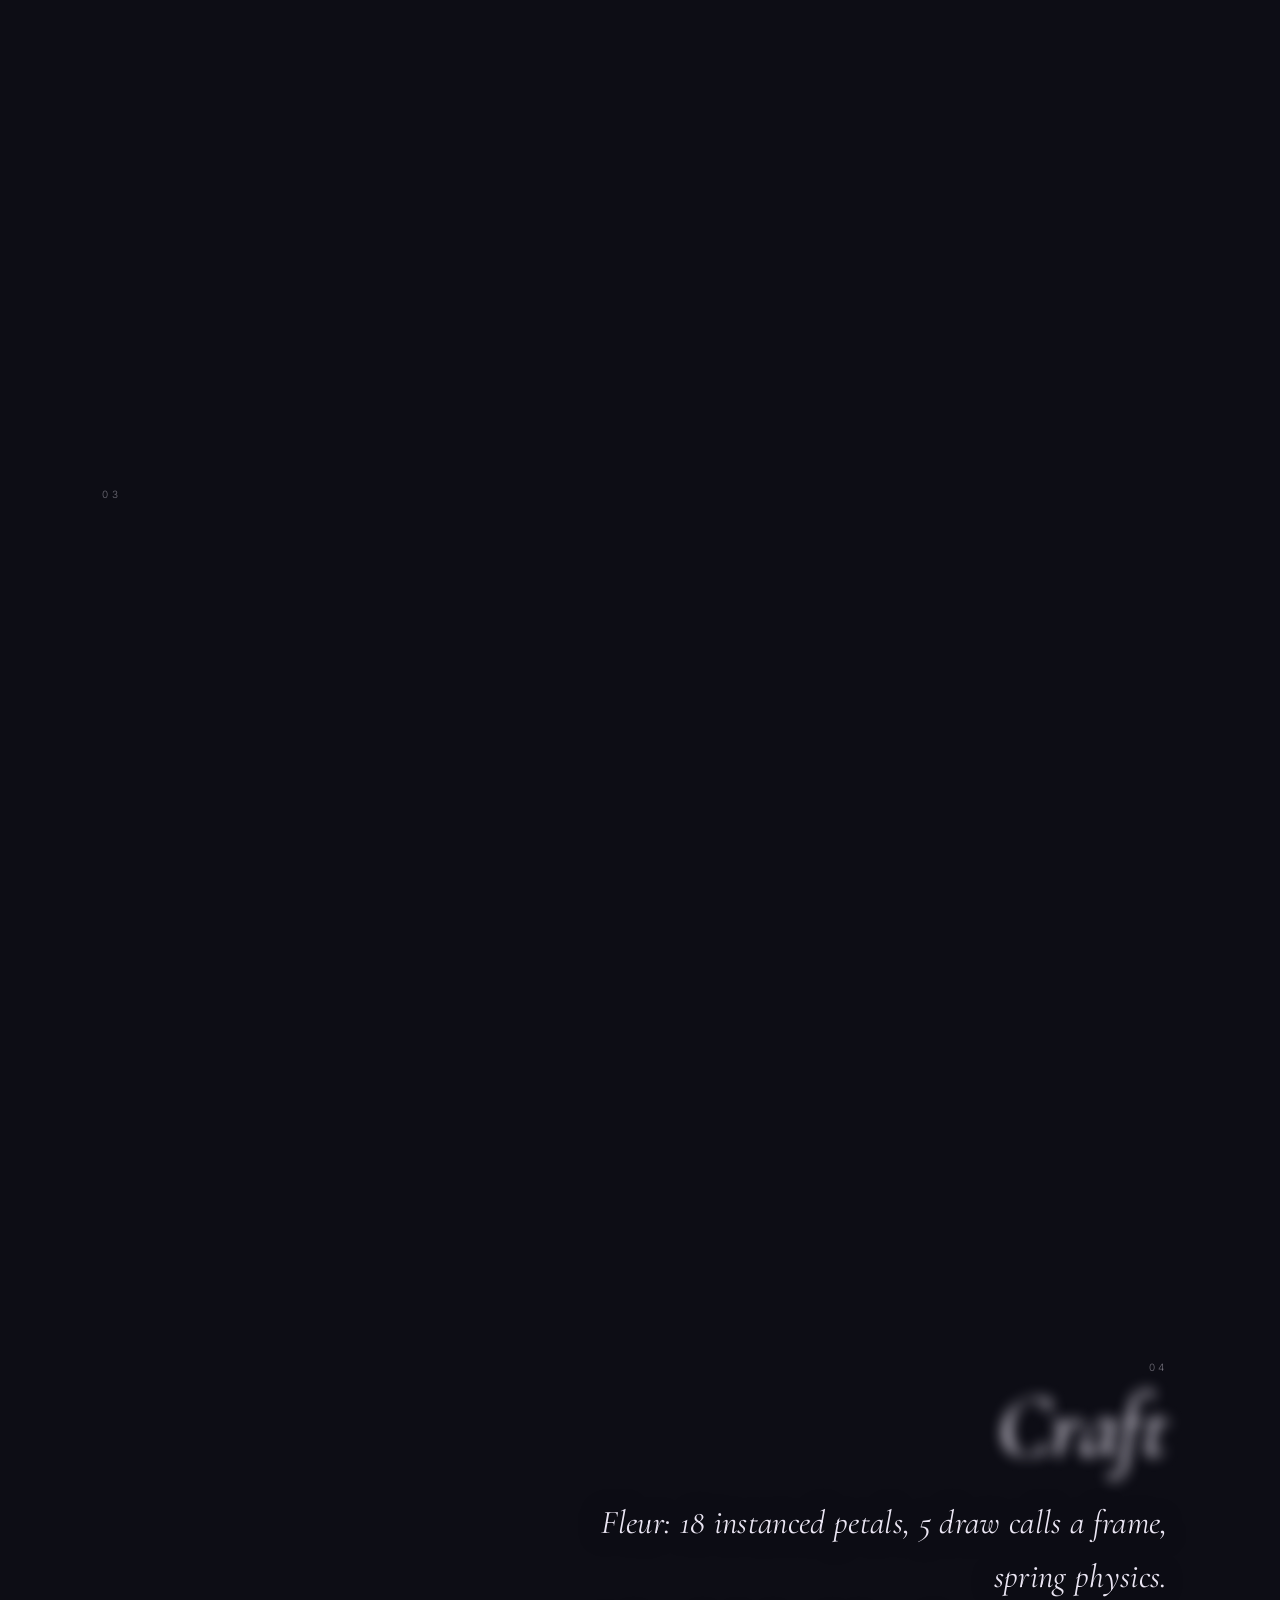
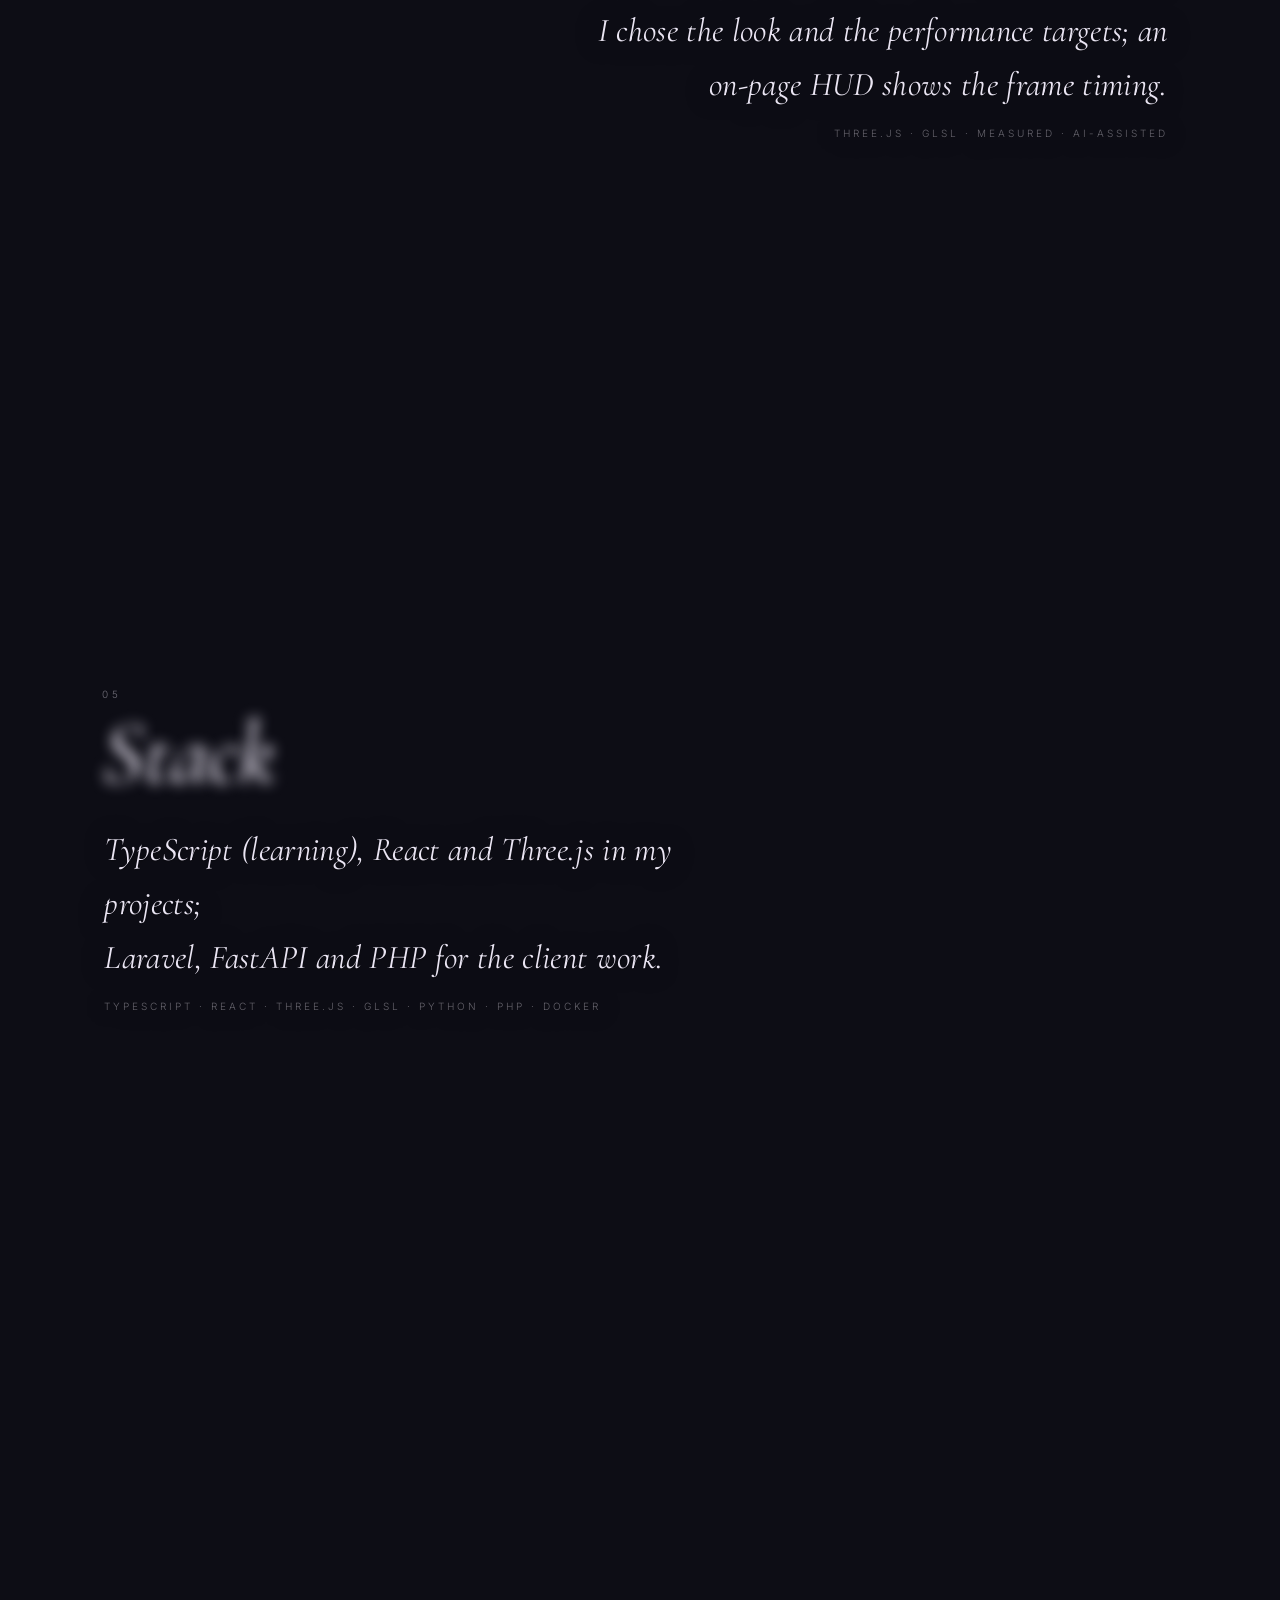
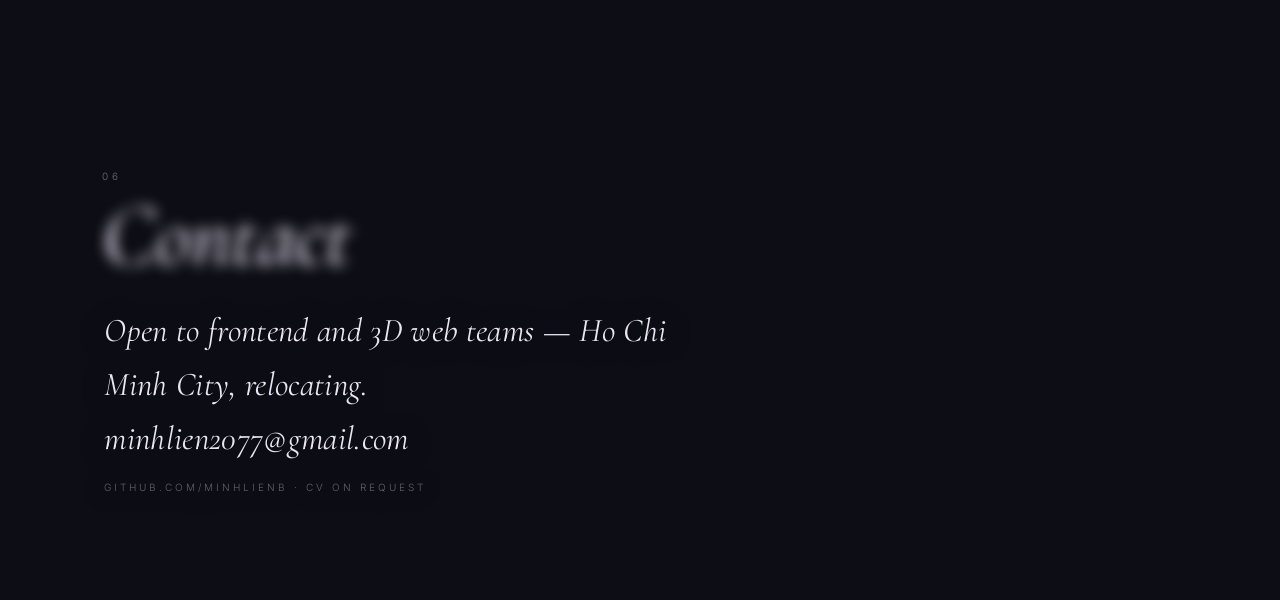
==== commit a6a0fc8f: "fix: main.js must load as module — its ES imports die as classic script, page hangs at the loader" ====
--- a/index.html
+++ b/index.html
@@ -177,6 +177,6 @@
   <script src="lib/gsap.min.js"></script>
   <script src="lib/ScrollTrigger.min.js"></script>
   <script src="lib/lenis.min.js"></script>
-  <script src="main.js"></script>
+  <script type="module" src="main.js"></script>
 </body>
 </html>
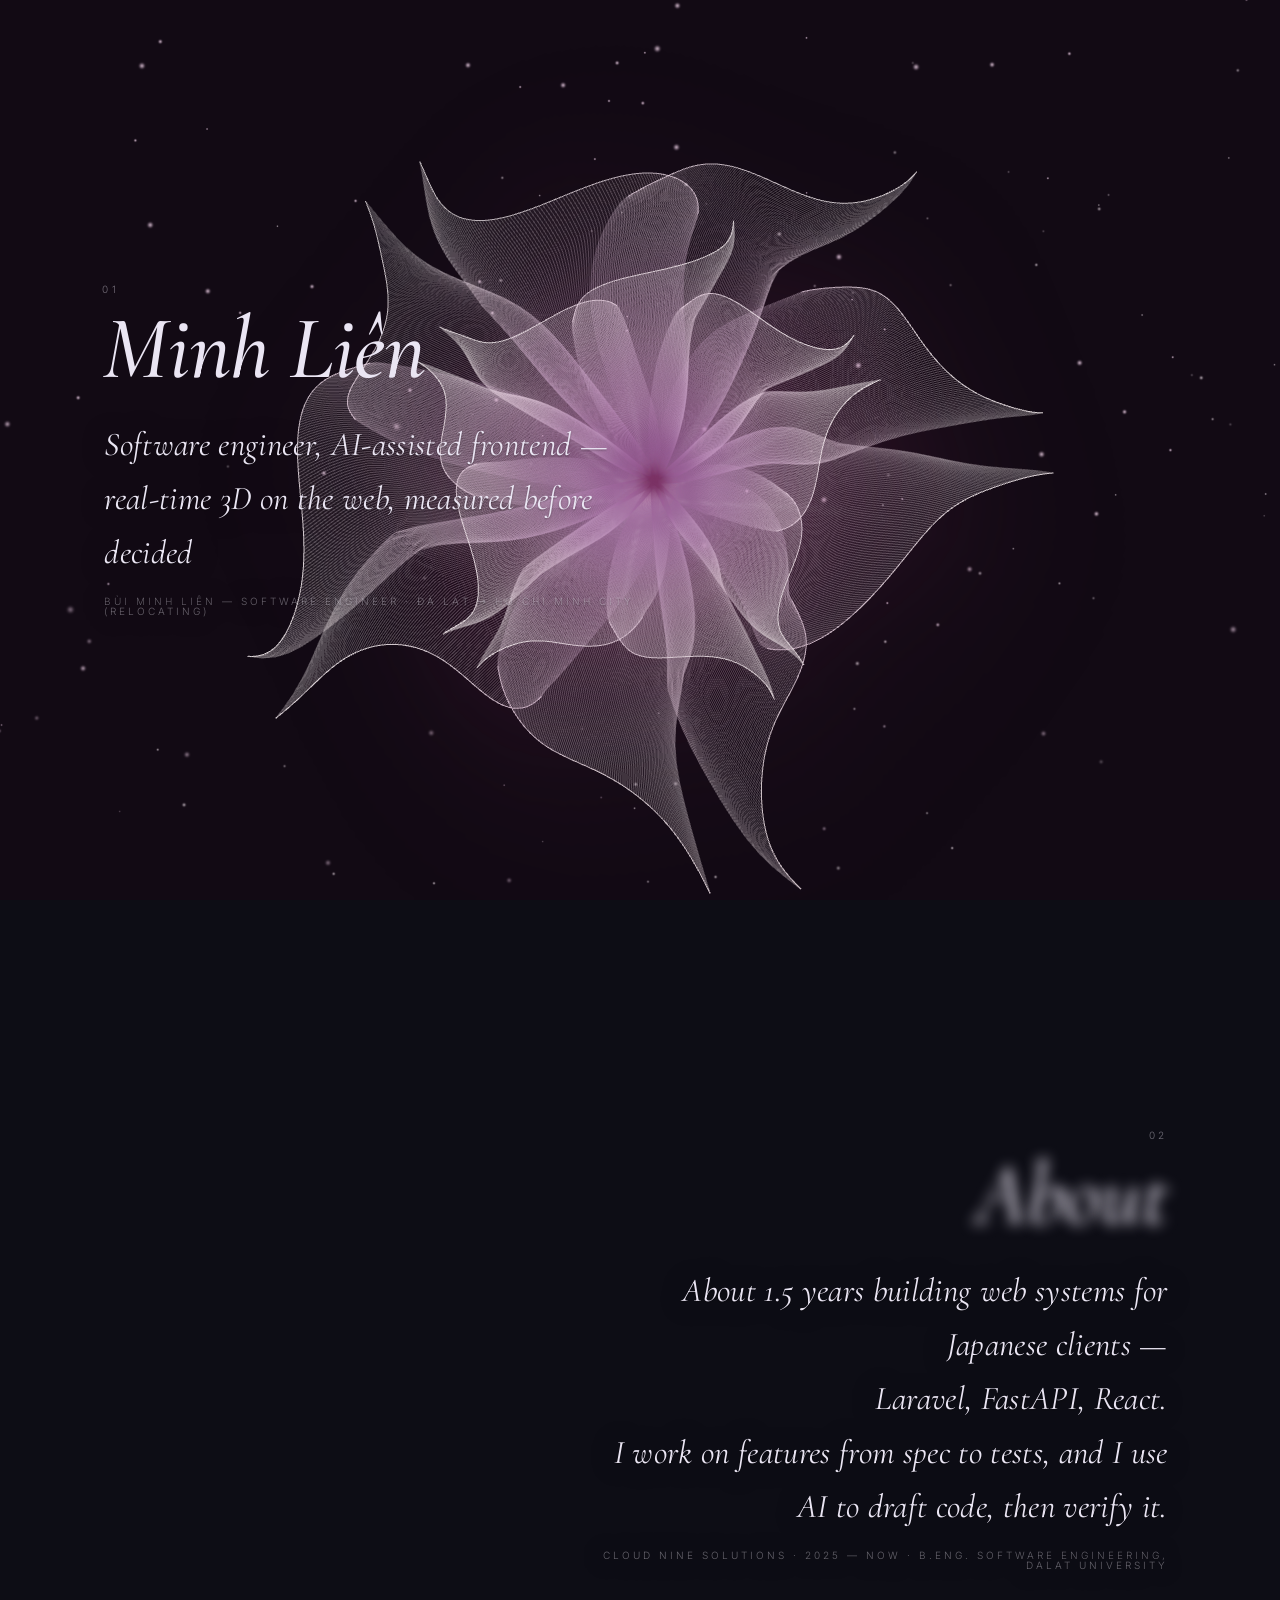
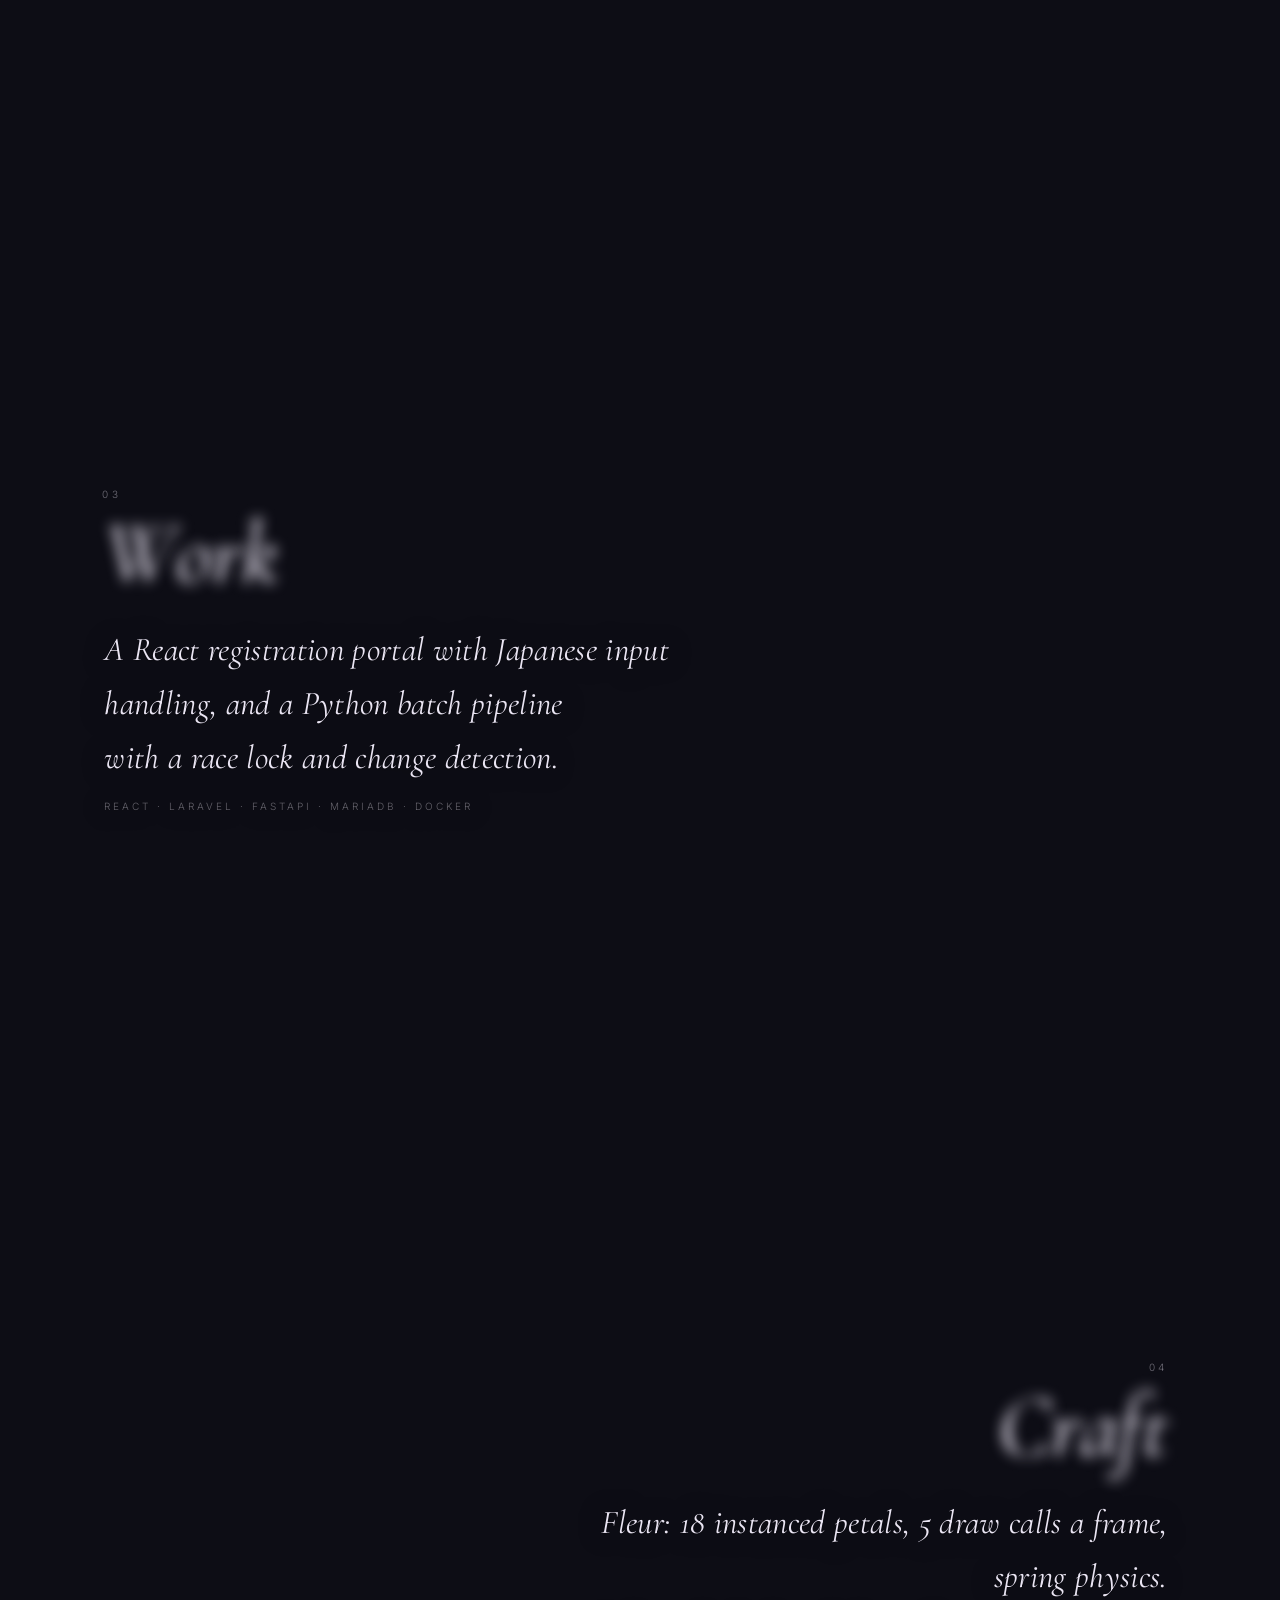
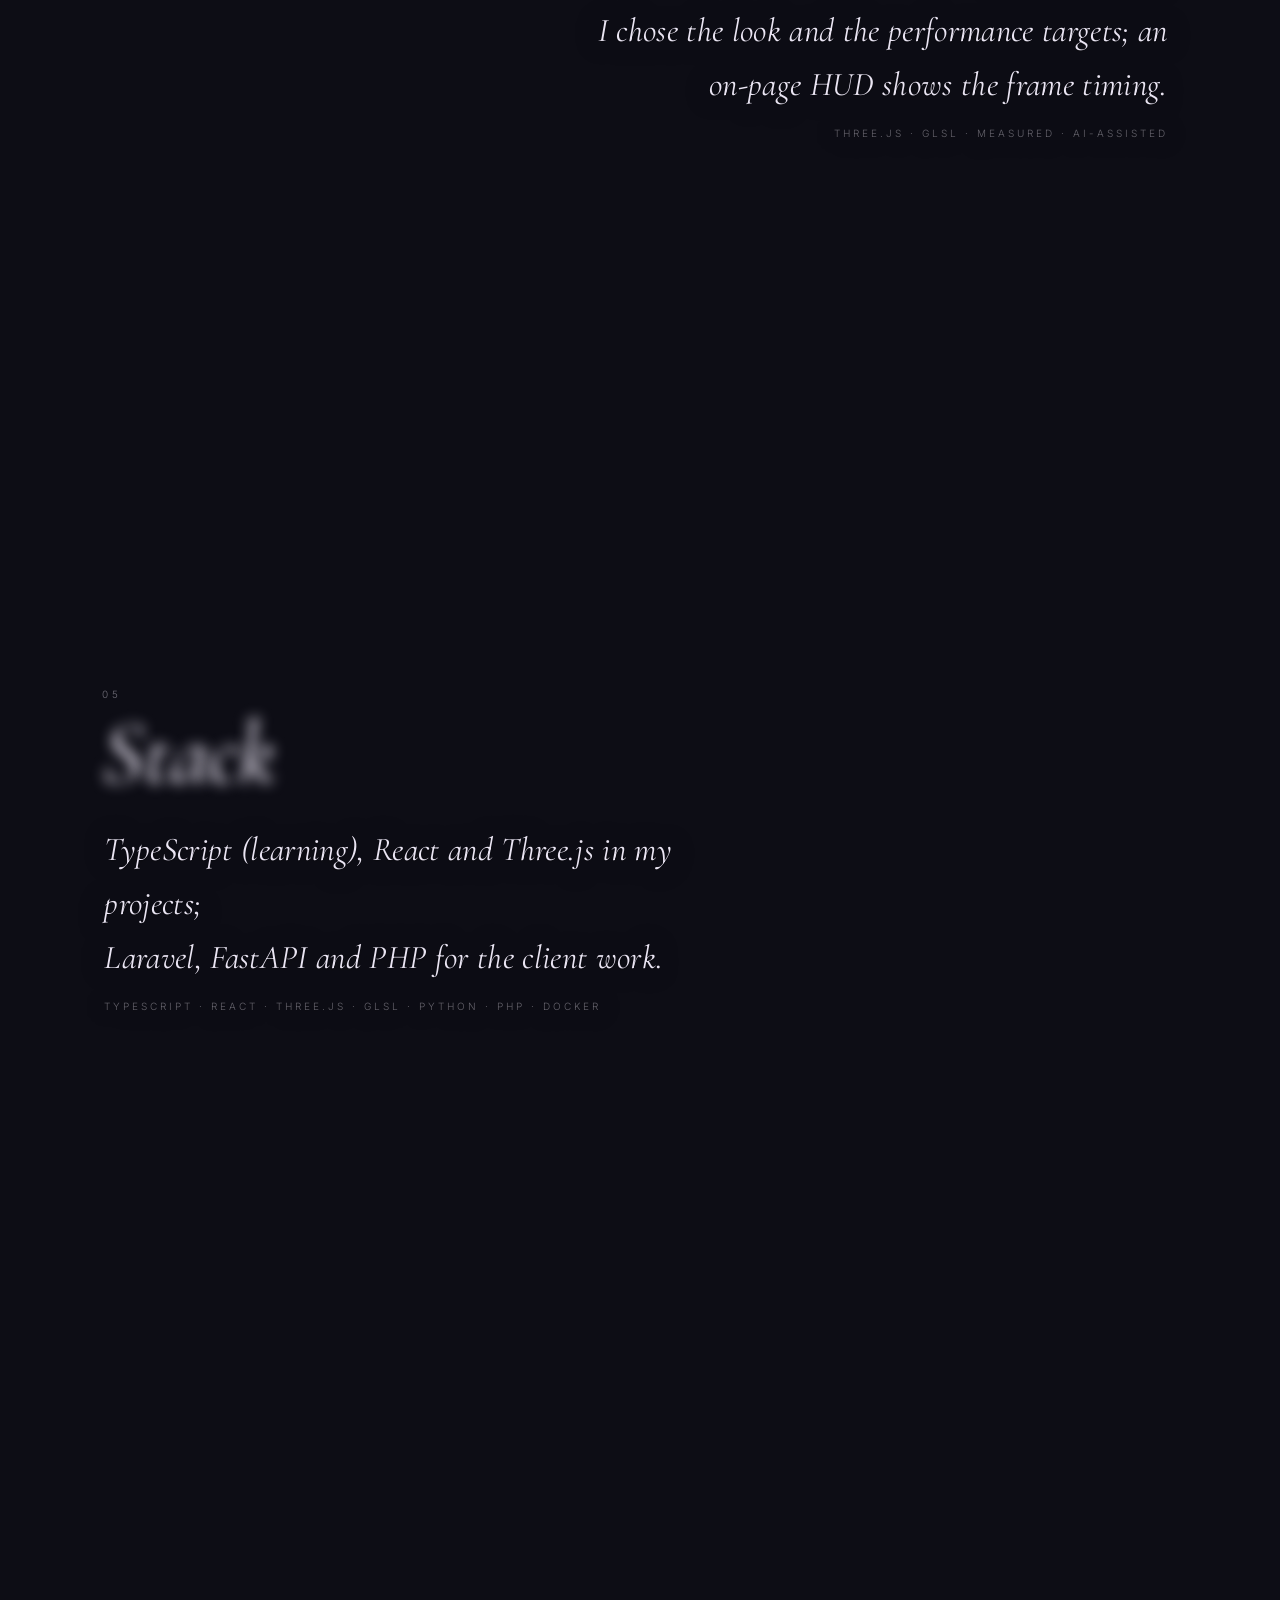
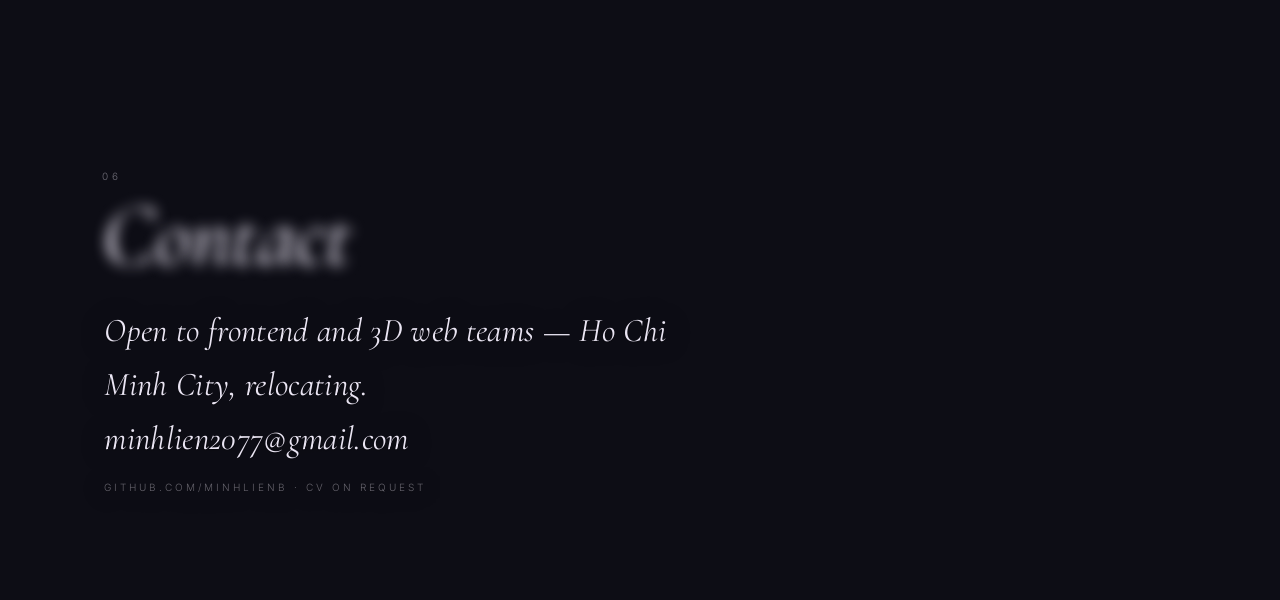
==== commit 07c8acdb: "loader: tên đầy đủ "Bùi Minh Liên" + "Project Fleur"; mark nhỏ lại cho tên dài - index.html: .loader" ====
--- a/index.html
+++ b/index.html
@@ -41,12 +41,12 @@
   <!-- Loading: nằm sẵn trong HTML để hiện ngay, không chờ 4 script CDN nối đuôi (~2.6s trên 3G) -->
   <div class="loader" id="loader" role="status" aria-label="Loading">
     <div class="loader-inner">
-      <p class="loader-mark">Liên</p>
+      <p class="loader-mark">Bùi Minh Liên</p>
       <p class="loader-sub">3d web · real-time · simulation</p>
       <div class="loader-bar" aria-hidden="true"><i id="loader-fill"></i></div>
       <div class="loader-meta" aria-hidden="true">
         <span class="loader-pct"><span id="loader-pct">00</span><span class="loader-sym">%</span></span>
-        <span class="loader-no">Portfolio — MMXXVI</span>
+        <span class="loader-no">Project Fleur</span>
       </div>
     </div>
   </div>
--- a/styles.css
+++ b/styles.css
@@ -19,7 +19,8 @@
   transition:opacity .4s ease,transform .7s cubic-bezier(.76,0,.24,1)}
 .loader.is-done .loader-inner{opacity:0;transform:translateY(-18px)}
 .loader-mark{margin:0;font-family:'Cormorant Garamond',var(--sys-serif);font-style:italic;font-weight:400;
-  font-size:clamp(72px,12vw,168px);line-height:.9;letter-spacing:-.025em;color:var(--ink)}
+  font-size:clamp(44px,9.6vw,132px);line-height:.9;letter-spacing:-.025em;color:var(--ink);
+  white-space:nowrap}
 .loader-sub{margin:-2px 0 0;font:300 10px/1 Inter,var(--sys-sans);letter-spacing:.42em;
   text-transform:lowercase;color:color-mix(in srgb,var(--ink) 46%,transparent)}
 .loader-bar{position:relative;width:min(220px,44vw);height:1px;margin-top:10px;
